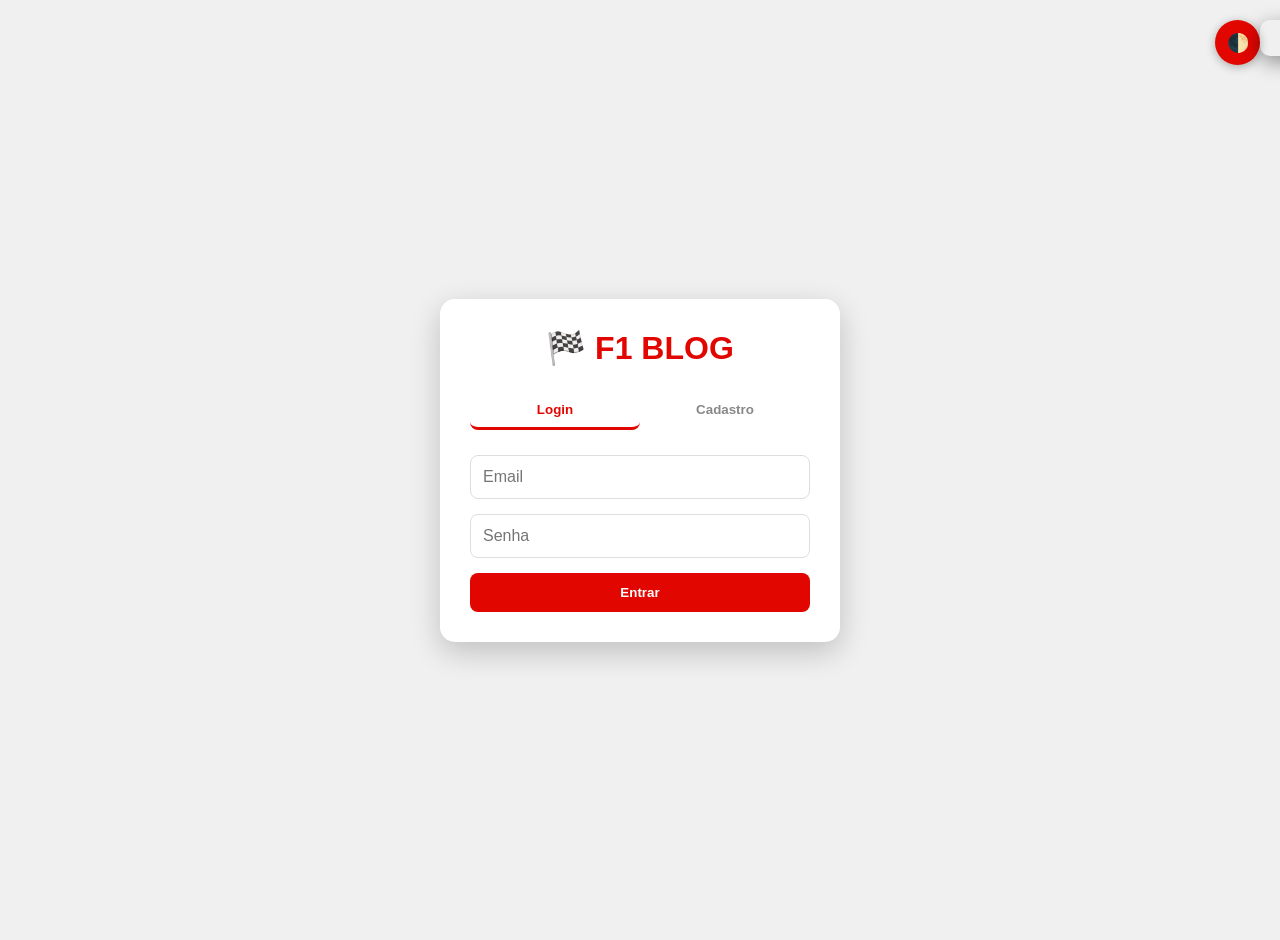
==== index.html @ 6fce4739 "blog f1 1.4" ====
<!DOCTYPE html>
<html lang="pt-br">
<head>
    <meta charset="UTF-8">
    <meta name="viewport" content="width=device-width, initial-scale=1.0">
    <title>F1 Blog - Notícias, Calendário, Pilotos e Equipes</title>
    <link rel="stylesheet" href="style.css">
</head>
<body>
    <button id="modo-toggle">🌓</button>

    <!-- Tela de Login/Cadastro -->
    <div id="auth-screen">
        <div class="auth-container">
            <h1>🏁 F1 BLOG</h1>
            <div class="tabs">
                <button id="tab-login" class="active">Login</button>
                <button id="tab-register">Cadastro</button>
            </div>
            
            <div id="login-form">
                <input type="email" id="email" placeholder="Email" required>
                <input type="password" id="password" placeholder="Senha" required>
                <button id="btn-login">Entrar</button>
                <div id="login-msg"></div>
            </div>
            
            <div id="register-form" style="display:none">
                <input type="text" id="name" placeholder="Nome" required>
                <input type="email" id="reg-email" placeholder="Email" required>
                <input type="password" id="reg-password" placeholder="Senha (6+ caracteres)" required minlength="6">
                <button id="btn-register">Cadastrar</button>
                <div id="register-msg"></div>
            </div>
        </div>
    </div>

    <!-- Conteúdo Principal - TUDO EM UMA PÁGINA -->
    <div id="main-content" style="display:none">
        <header>
            <div class="header-top">
                <h1>🏁 F1 BLOG</h1>
                <div class="user-info">
                    <span id="user-display">Usuário</span>
                    <span id="role-badge"></span>
                    <button id="logout">Sair</button>
                </div>
            </div>
            <p>Notícias, calendário, pilotos e equipes da Fórmula 1 - Temporada 2025</p>
        </header>

        <!-- Botão Admin (apenas para admin) -->
        <button id="btn-admin" style="display:none">👑 Modo Admin</button>
        
        <!-- Painel Admin -->
        <div id="admin-panel" style="display:none">
            <div class="admin-tabs">
                <button class="admin-tab-btn active" data-tab="news">Notícias</button>
                <button class="admin-tab-btn" data-tab="races">Corridas</button>
                <button class="admin-tab-btn" data-tab="drivers">Pilotos</button>
                <button class="admin-tab-btn" data-tab="teams">Equipes</button>
                <button class="admin-tab-btn" data-tab="users">Usuários</button>
            </div>
            
            <!-- Notícias -->
            <div id="admin-news" class="admin-tab-content active">
                <h3>Adicionar Notícia</h3>
                <input type="text" id="news-title" placeholder="Título" required>
                <textarea id="news-content" placeholder="Conteúdo" rows="3" required></textarea>
                <button id="btn-publish">Publicar</button>
            </div>
            
            <!-- Corridas -->
            <div id="admin-races" class="admin-tab-content">
                <h3>Adicionar Corrida</h3>
                <input type="text" id="race-name" placeholder="Nome da corrida (ex: GP do Brasil)" required>
                <input type="text" id="race-circuit" placeholder="Circuito (ex: Interlagos)" required>
                <input type="date" id="race-date" required>
                <input type="text" id="race-country" placeholder="País (ex: 🇧🇷 Brasil)" required>
                <button id="btn-add-race">Adicionar Corrida</button>
            </div>
            
            <!-- Pilotos -->
            <div id="admin-drivers" class="admin-tab-content">
                <h3>Adicionar Piloto</h3>
                <input type="text" id="driver-name" placeholder="Nome completo" required>
                <input type="text" id="driver-number" placeholder="Número (ex: 1, 44, 16)" required>
                <input type="text" id="driver-country" placeholder="País (ex: 🇳🇱)" required>
                <input type="text" id="driver-team" placeholder="Equipe (ex: Red Bull Racing)" required>
                <textarea id="driver-bio" placeholder="Biografia curta" rows="2"></textarea>
                <button id="btn-add-driver">Adicionar Piloto</button>
            </div>
            
            <!-- Equipes -->
            <div id="admin-teams" class="admin-tab-content">
                <h3>Adicionar Equipe</h3>
                <input type="text" id="team-name" placeholder="Nome da equipe (ex: Red Bull Racing)" required>
                <input type="text" id="team-country" placeholder="País (ex: 🇦🇹)" required>
                <input type="text" id="team-base" placeholder="Base (ex: Milton Keynes, Reino Unido)" required>
                <textarea id="team-description" placeholder="Descrição curta" rows="2"></textarea>
                <button id="btn-add-team">Adicionar Equipe</button>
            </div>
            
            <!-- Usuários -->
            <div id="admin-users" class="admin-tab-content">
                <h3>👥 Gerenciar Usuários</h3>
                <div id="users-container"></div>
            </div>
        </div>

        <!-- DESTAQUE PRINCIPAL -->
        <section class="highlight-section">
            <div class="highlight">
                <h2>🏆 Max Verstappen é campeão mundial de F1 pela 5ª vez em 2025!</h2>
                <p>O holandês da Red Bull Racing dominou a temporada com 14 vitórias e quebrou o recorde de pontos em uma única temporada.</p>
                <span class="date">Publicado em: 05/12/2025</span>
            </div>
        </section>

        <!-- ÚLTIMAS NOTÍCIAS -->
        <section id="news-section">
            <h2>📰 Últimas Notícias</h2>
            <div id="news-list">
                <!-- Notícias serão adicionadas aqui -->
            </div>
        </section>

        <!-- PRÓXIMA CORRIDA -->
        <section id="next-race-section">
            <div class="next-race">
                <h3>🏁 Próxima Corrida: Grande Prêmio de Abu Dhabi</h3>
                <p>Yas Marina Circuit – 14 de dezembro de 2025 🇦🇪</p>
                <div class="countdown">Faltam 5 dias para a última corrida da temporada!</div>
            </div>
        </section>

        <!-- CALENDÁRIO -->
        <section id="calendar-section">
            <h2>📅 Calendário da Fórmula 1 - 2025</h2>
            <div id="calendar-list">
                <!-- Corridas serão adicionadas aqui -->
            </div>
        </section>

        <!-- PILOTOS -->
        <section id="drivers-section">
            <h2>🏎️ Principais Pilotos da Temporada 2025</h2>
            <div id="drivers-list" class="cards-grid">
                <!-- Pilotos serão adicionados aqui -->
            </div>
        </section>

        <!-- EQUIPES -->
        <section id="teams-section">
            <h2>🏁 Principais Equipes da Temporada 2025</h2>
            <div id="teams-list" class="cards-grid">
                <!-- Equipes serão adicionadas aqui -->
            </div>
        </section>

        <footer>
            <p>© 2025 F1Blog – Independente e apaixonado por Fórmula 1</p>
            <p>Este site não é afiliado à Formula One World Championship Limited.</p>
        </footer>
    </div>

    <div id="message"></div>
    <script src="script.js"></script>
</body>
</html>
---- style.css ----
* { 
    margin: 0; 
    padding: 0; 
    box-sizing: border-box; 
    font-family: 'Segoe UI', Tahoma, Geneva, Verdana, sans-serif; 
}

body {
    background: #f0f0f0;
    color: #333;
    transition: background 0.3s, color 0.3s;
    padding: 20px;
    max-width: 1200px;
    margin: 0 auto;
}

body.dark-mode {
    background: #121212;
    color: #e0e0e0;
}

/* Cores de texto para modo escuro - ELEMENTOS ESPECÍFICOS */
body.dark-mode h1,
body.dark-mode h2,
body.dark-mode h3,
body.dark-mode h4,
body.dark-mode h5,
body.dark-mode h6 {
    color: #ffffff;
}

body.dark-mode p,
body.dark-mode span,
body.dark-mode div,
body.dark-mode li,
body.dark-mode label {
    color: #e0e0e0;
}

body.dark-mode input,
body.dark-mode textarea,
body.dark-mode select {
    color: #ffffff;
}

body.dark-mode .highlight p,
body.dark-mode .next-race p,
body.dark-mode .countdown {
    color: #ffffff;
}

body.dark-mode footer p {
    color: #aaa;
}

#modo-toggle {
    position: fixed;
    top: 20px;
    right: 20px;
    background: #e10600;
    color: white;
    border: none;
    width: 45px;
    height: 45px;
    border-radius: 50%;
    font-size: 18px;
    cursor: pointer;
    z-index: 100;
    box-shadow: 0 2px 10px rgba(0,0,0,0.3);
}

/* Tela de autenticação */
#auth-screen {
    min-height: 100vh;
    display: flex;
    align-items: center;
    justify-content: center;
}

.auth-container {
    background: white;
    border-radius: 15px;
    padding: 30px;
    width: 100%;
    max-width: 400px;
    box-shadow: 0 10px 30px rgba(0,0,0,0.2);
}

body.dark-mode .auth-container {
    background: #1e1e1e;
}

.auth-container h1 {
    color: #e10600;
    text-align: center;
    margin-bottom: 25px;
}

.tabs {
    display: flex;
    margin-bottom: 25px;
}

.tabs button {
    flex: 1;
    padding: 10px;
    background: none;
    border: none;
    font-weight: bold;
    cursor: pointer;
    color: #888;
    border-bottom: 3px solid transparent;
}

body.dark-mode .tabs button {
    color: #aaa;
}

.tabs button.active {
    color: #e10600;
    border-bottom: 3px solid #e10600;
}

#login-form, #register-form {
    display: flex;
    flex-direction: column;
    gap: 15px;
}

#login-form input, #register-form input, textarea {
    padding: 12px;
    border: 1px solid #ddd;
    border-radius: 8px;
    font-size: 16px;
}

body.dark-mode #login-form input,
body.dark-mode #register-form input,
body.dark-mode textarea {
    background: #2a2a2a;
    color: white;
    border-color: #444;
}

button {
    background: #e10600;
    color: white;
    border: none;
    padding: 12px;
    border-radius: 8px;
    font-weight: bold;
    cursor: pointer;
    transition: background 0.3s;
}

button:hover {
    background: #c00500;
}

#login-msg, #register-msg {
    padding: 10px;
    border-radius: 8px;
    text-align: center;
    display: none;
}

#login-msg.error, #register-msg.error {
    background: #ffebee;
    color: #c62828;
    display: block;
}

body.dark-mode #login-msg.error,
body.dark-mode #register-msg.error {
    background: #442222;
    color: #ffcdd2;
}

#login-msg.success, #register-msg.success {
    background: #e8f5e9;
    color: #2e7d32;
    display: block;
}

body.dark-mode #login-msg.success,
body.dark-mode #register-msg.success {
    background: #224422;
    color: #c8e6c9;
}

/* Conteúdo principal */
header {
    text-align: center;
    margin: 30px 0;
}

.header-top {
    display: flex;
    justify-content: space-between;
    align-items: center;
    margin-bottom: 15px;
}

.user-info {
    display: flex;
    align-items: center;
    gap: 15px;
}

#role-badge {
    padding: 4px 10px;
    border-radius: 12px;
    font-size: 12px;
    font-weight: bold;
    text-transform: uppercase;
}

#role-badge.admin {
    background: #6f42c1;
    color: white;
}

#role-badge.user {
    background: #6c757d;
    color: white;
}

/* Botão admin */
#btn-admin {
    display: block;
    margin: 20px auto;
    background: #6f42c1;
}

/* Painel Admin */
#admin-panel {
    background: white;
    border-radius: 15px;
    padding: 25px;
    margin: 25px 0;
    box-shadow: 0 5px 15px rgba(0,0,0,0.1);
    border: 2px solid #e10600;
}

body.dark-mode #admin-panel {
    background: #1e1e1e;
}

.admin-tabs {
    display: flex;
    gap: 10px;
    margin-bottom: 20px;
    flex-wrap: wrap;
}

.admin-tab-btn {
    background: #f0f0f0;
    color: #333;
    border: none;
    padding: 8px 16px;
    border-radius: 8px;
    cursor: pointer;
}

body.dark-mode .admin-tab-btn {
    background: #2a2a2a;
    color: #e0e0e0;
}

.admin-tab-btn.active {
    background: #e10600;
    color: white;
}

.admin-tab-content {
    display: none;
}

.admin-tab-content.active {
    display: block;
}

.admin-tab-content h3 {
    margin-bottom: 15px;
    color: #e10600;
}

.admin-tab-content input,
.admin-tab-content textarea,
.admin-tab-content select {
    width: 100%;
    padding: 10px;
    margin-bottom: 10px;
    border: 1px solid #ddd;
    border-radius: 8px;
    font-size: 14px;
}

body.dark-mode .admin-tab-content input,
body.dark-mode .admin-tab-content textarea,
body.dark-mode .admin-tab-content select {
    background: #2a2a2a;
    color: white;
    border-color: #444;
}

/* Seções principais */
section {
    margin: 40px 0;
}

section h2 {
    color: #e10600;
    margin-bottom: 25px;
    padding-bottom: 10px;
    border-bottom: 3px solid #e10600;
    font-size: 28px;
}

/* Destaque principal */
.highlight-section {
    margin: 30px 0;
}

.highlight {
    background: linear-gradient(135deg, #e10600, #8b0000);
    color: white;
    padding: 35px;
    border-radius: 20px;
    box-shadow: 0 8px 25px rgba(0,0,0,0.3);
}

.highlight h2 {
    font-size: 32px;
    margin-bottom: 15px;
}

.highlight p {
    font-size: 18px;
    line-height: 1.6;
    opacity: 0.95;
    margin-bottom: 15px;
}

.date {
    display: block;
    margin-top: 15px;
    opacity: 0.9;
    font-size: 16px;
    font-weight: bold;
}

/* Notícias */
.news-item {
    background: white;
    border-radius: 15px;
    padding: 25px;
    margin: 25px 0;
    box-shadow: 0 5px 15px rgba(0,0,0,0.1);
    position: relative;
    border-left: 5px solid #e10600;
    transition: transform 0.3s;
}

.news-item:hover {
    transform: translateX(5px);
}

body.dark-mode .news-item {
    background: #1e1e1e;
}

body.dark-mode .news-item h3 {
    color: #ff6b6b;
}

.news-item h3 {
    color: #e10600;
    margin-bottom: 12px;
    font-size: 22px;
}

.news-item p {
    line-height: 1.7;
    margin: 12px 0;
    font-size: 16px;
}

body.dark-mode .news-item p {
    color: #e0e0e0;
}

.btn-delete {
    position: absolute;
    top: 20px;
    right: 20px;
    background: #dc3545;
    width: 40px;
    height: 40px;
    border-radius: 50%;
    display: flex;
    align-items: center;
    justify-content: center;
    font-weight: bold;
    font-size: 20px;
    padding: 0;
    cursor: pointer;
    box-shadow: 0 3px 8px rgba(220, 53, 69, 0.4);
}

.btn-delete:hover {
    background: #c82333;
    transform: scale(1.1);
}

/* Próxima corrida */
.next-race {
    background: linear-gradient(135deg, #1a1a1a, #0d0d0d);
    color: white;
    padding: 30px;
    border-radius: 20px;
    text-align: center;
    margin: 30px 0;
    box-shadow: 0 8px 25px rgba(0,0,0,0.4);
    border: 2px solid #6f42c1;
}

.next-race h3 {
    color: #6f42c1;
    font-size: 28px;
    margin-bottom: 15px;
}

.next-race p {
    font-size: 20px;
    margin-bottom: 15px;
    font-weight: bold;
}

.countdown {
    background: #e10600;
    color: white;
    padding: 15px 30px;
    border-radius: 30px;
    font-weight: bold;
    font-size: 18px;
    display: inline-block;
    margin-top: 10px;
    box-shadow: 0 4px 15px rgba(225, 6, 0, 0.5);
}

/* Calendário */
#calendar-list {
    display: grid;
    grid-template-columns: repeat(auto-fill, minmax(350px, 1fr));
    gap: 25px;
    margin-top: 20px;
}

.race-item {
    background: white;
    border-radius: 15px;
    padding: 25px;
    display: flex;
    gap: 25px;
    align-items: center;
    box-shadow: 0 5px 15px rgba(0,0,0,0.1);
    border-left: 6px solid #6f42c1;
    transition: transform 0.3s;
}

.race-item:hover {
    transform: translateY(-5px);
}

body.dark-mode .race-item {
    background: #1e1e1e;
}

body.dark-mode .race-item h3 {
    color: #9d7dd1;
}

body.dark-mode .race-item p {
    color: #e0e0e0;
}

.race-date {
    background: #6f42c1;
    color: white;
    padding: 20px;
    border-radius: 12px;
    font-weight: bold;
    min-width: 100px;
    text-align: center;
    font-size: 24px;
}

.race-info h3 {
    color: #e10600;
    margin-bottom: 8px;
    font-size: 22px;
}

.race-info p {
    font-size: 16px;
    color: #666;
}

body.dark-mode .race-info p {
    color: #aaa;
}

/* Cards (Pilotos e Equipes) */
.cards-grid {
    display: grid;
    grid-template-columns: repeat(auto-fill, minmax(320px, 1fr));
    gap: 25px;
    margin-top: 25px;
}

.card {
    background: white;
    border-radius: 15px;
    padding: 30px;
    box-shadow: 0 5px 15px rgba(0,0,0,0.1);
    border-left: 6px solid #e10600;
    transition: transform 0.3s;
}

.card:hover {
    transform: translateY(-8px);
    box-shadow: 0 8px 25px rgba(0,0,0,0.2);
}

body.dark-mode .card {
    background: #1e1e1e;
}

body.dark-mode .card h3 {
    color: #ff6b6b;
}

body.dark-mode .card p {
    color: #e0e0e0;
}

.card h3 {
    color: #e10600;
    margin-bottom: 15px;
    font-size: 24px;
}

.card p {
    line-height: 1.7;
    font-size: 16px;
}

/* Usuários */
.user-card {
    background: #f8f9fa;
    border-radius: 12px;
    padding: 20px;
    margin: 15px 0;
    display: flex;
    justify-content: space-between;
    align-items: center;
    border-left: 5px solid #6f42c1;
}

body.dark-mode .user-card {
    background: #2a2a2a;
}

body.dark-mode .user-card span {
    color: #e0e0e0;
}

.user-info span {
    display: block;
    font-size: 16px;
}

.user-info span:first-child {
    font-weight: bold;
    color: #e10600;
    margin-bottom: 5px;
}

body.dark-mode .user-info span:first-child {
    color: #ff6b6b;
}

.user-actions button {
    background: #dc3545;
    padding: 8px 16px;
    font-size: 14px;
    border-radius: 8px;
}

.user-actions button:disabled {
    background: #6c757d;
    cursor: not-allowed;
}

/* Footer */
footer {
    text-align: center;
    margin-top: 60px;
    padding: 30px;
    border-top: 3px solid #e10600;
    color: #777;
    font-size: 16px;
}

body.dark-mode footer {
    color: #aaa;
}

/* Mensagens */
#message {
    position: fixed;
    top: 20px;
    right: 80px;
    padding: 18px 30px;
    border-radius: 10px;
    color: white;
    font-weight: bold;
    font-size: 16px;
    z-index: 1000;
    transform: translateX(200%);
    transition: transform 0.3s;
    box-shadow: 0 6px 20px rgba(0,0,0,0.4);
}

#message.show {
    transform: translateX(0);
}

#message.success {
    background: linear-gradient(135deg, #28a745, #20c997);
}

#message.error {
    background: linear-gradient(135deg, #dc3545, #e83e8c);
}

/* Responsivo */
@media (max-width: 768px) {
    .header-top {
        flex-direction: column;
        gap: 15px;
    }
    
    .tabs button {
        padding: 8px;
        font-size: 14px;
    }
    
    .auth-container {
        padding: 20px;
    }
    
    .highlight {
        padding: 25px;
    }
    
    .highlight h2 {
        font-size: 26px;
    }
    
    .next-race {
        padding: 25px;
    }
    
    .next-race h3 {
        font-size: 24px;
    }
    
    .countdown {
        font-size: 16px;
        padding: 12px 25px;
    }
    
    #calendar-list {
        grid-template-columns: 1fr;
    }
    
    .race-item {
        flex-direction: column;
        text-align: center;
        padding: 20px;
    }
    
    .race-date {
        width: 100%;
        font-size: 22px;
        padding: 15px;
    }
    
    .cards-grid {
        grid-template-columns: 1fr;
    }
    
    .card {
        padding: 25px;
    }
    
    .btn-delete {
        position: static;
        margin-top: 15px;
        align-self: flex-end;
        width: 36px;
        height: 36px;
        font-size: 18px;
    }
    
    .admin-tabs {
        flex-direction: column;
    }
    
    .admin-tab-btn {
        width: 100%;
    }
    
    section h2 {
        font-size: 24px;
    }
    
    #modo-toggle {
        width: 40px;
        height: 40px;
        font-size: 16px;
    }
}
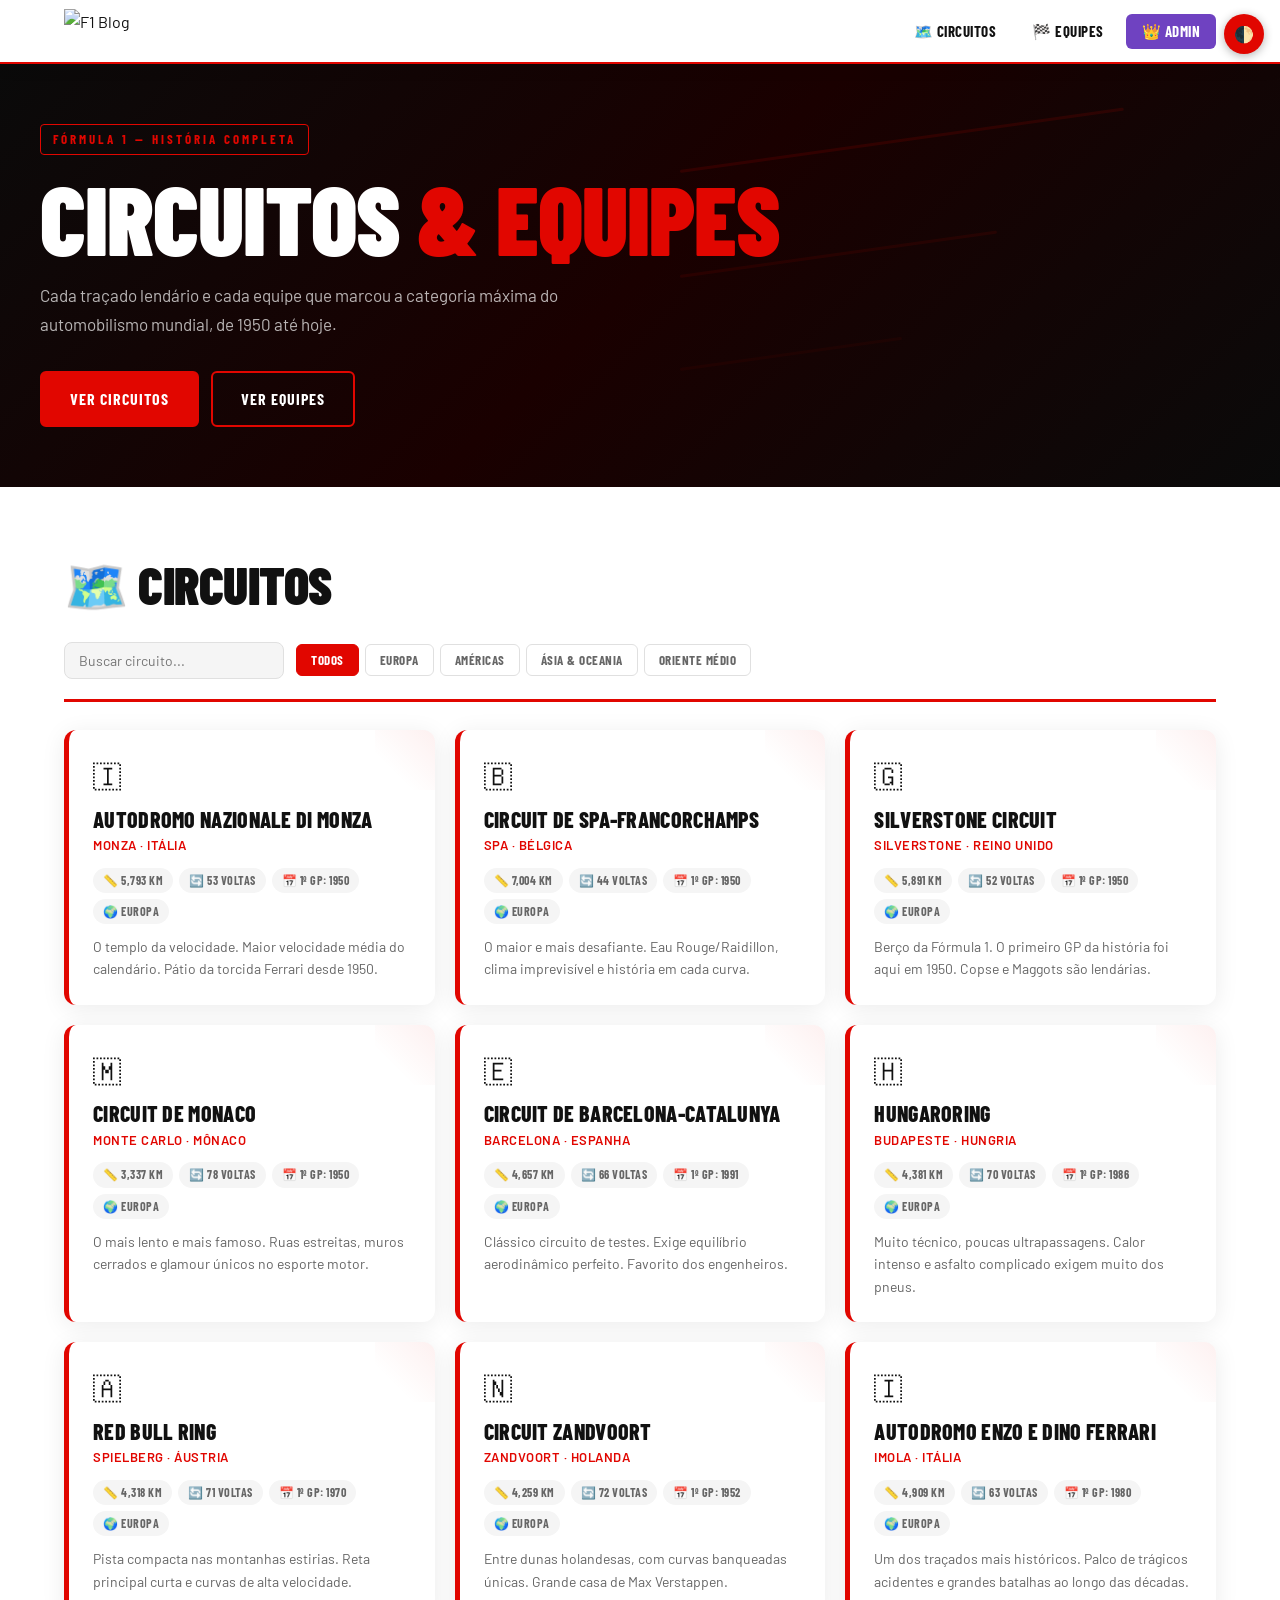
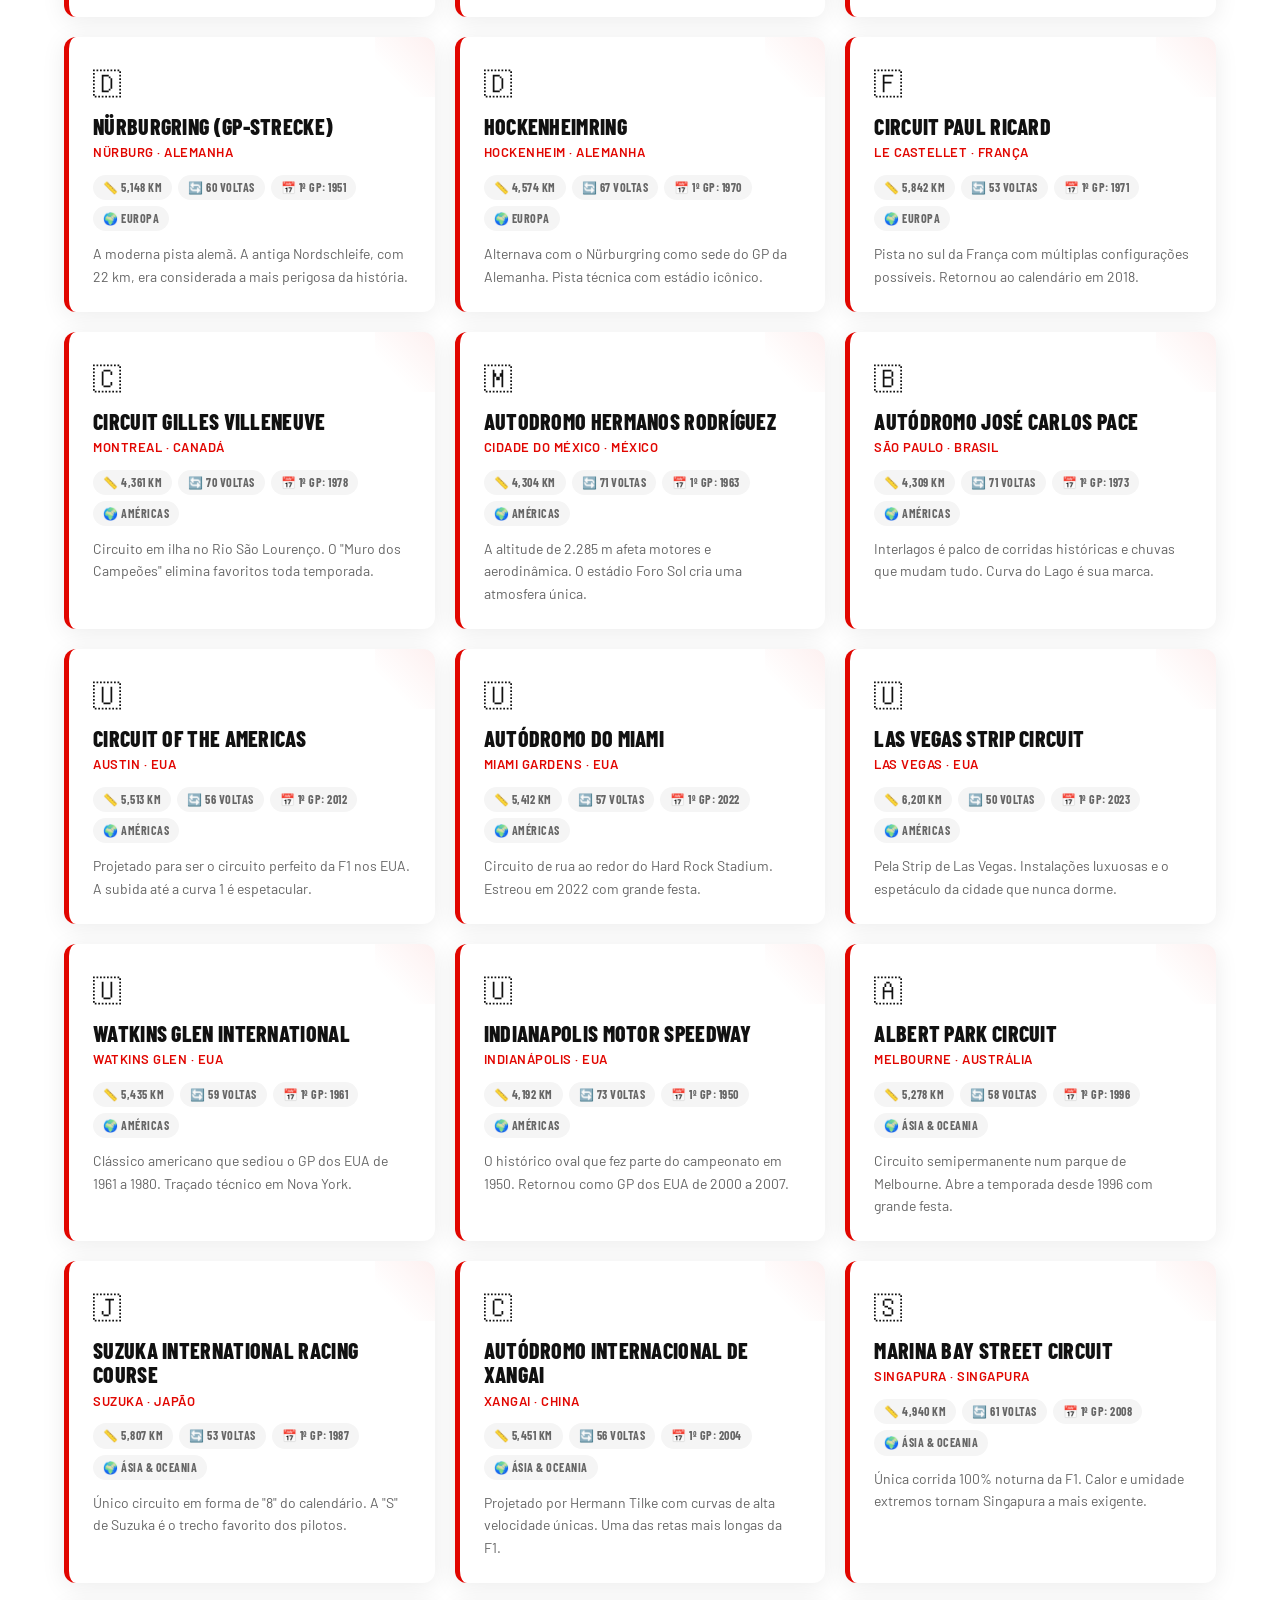
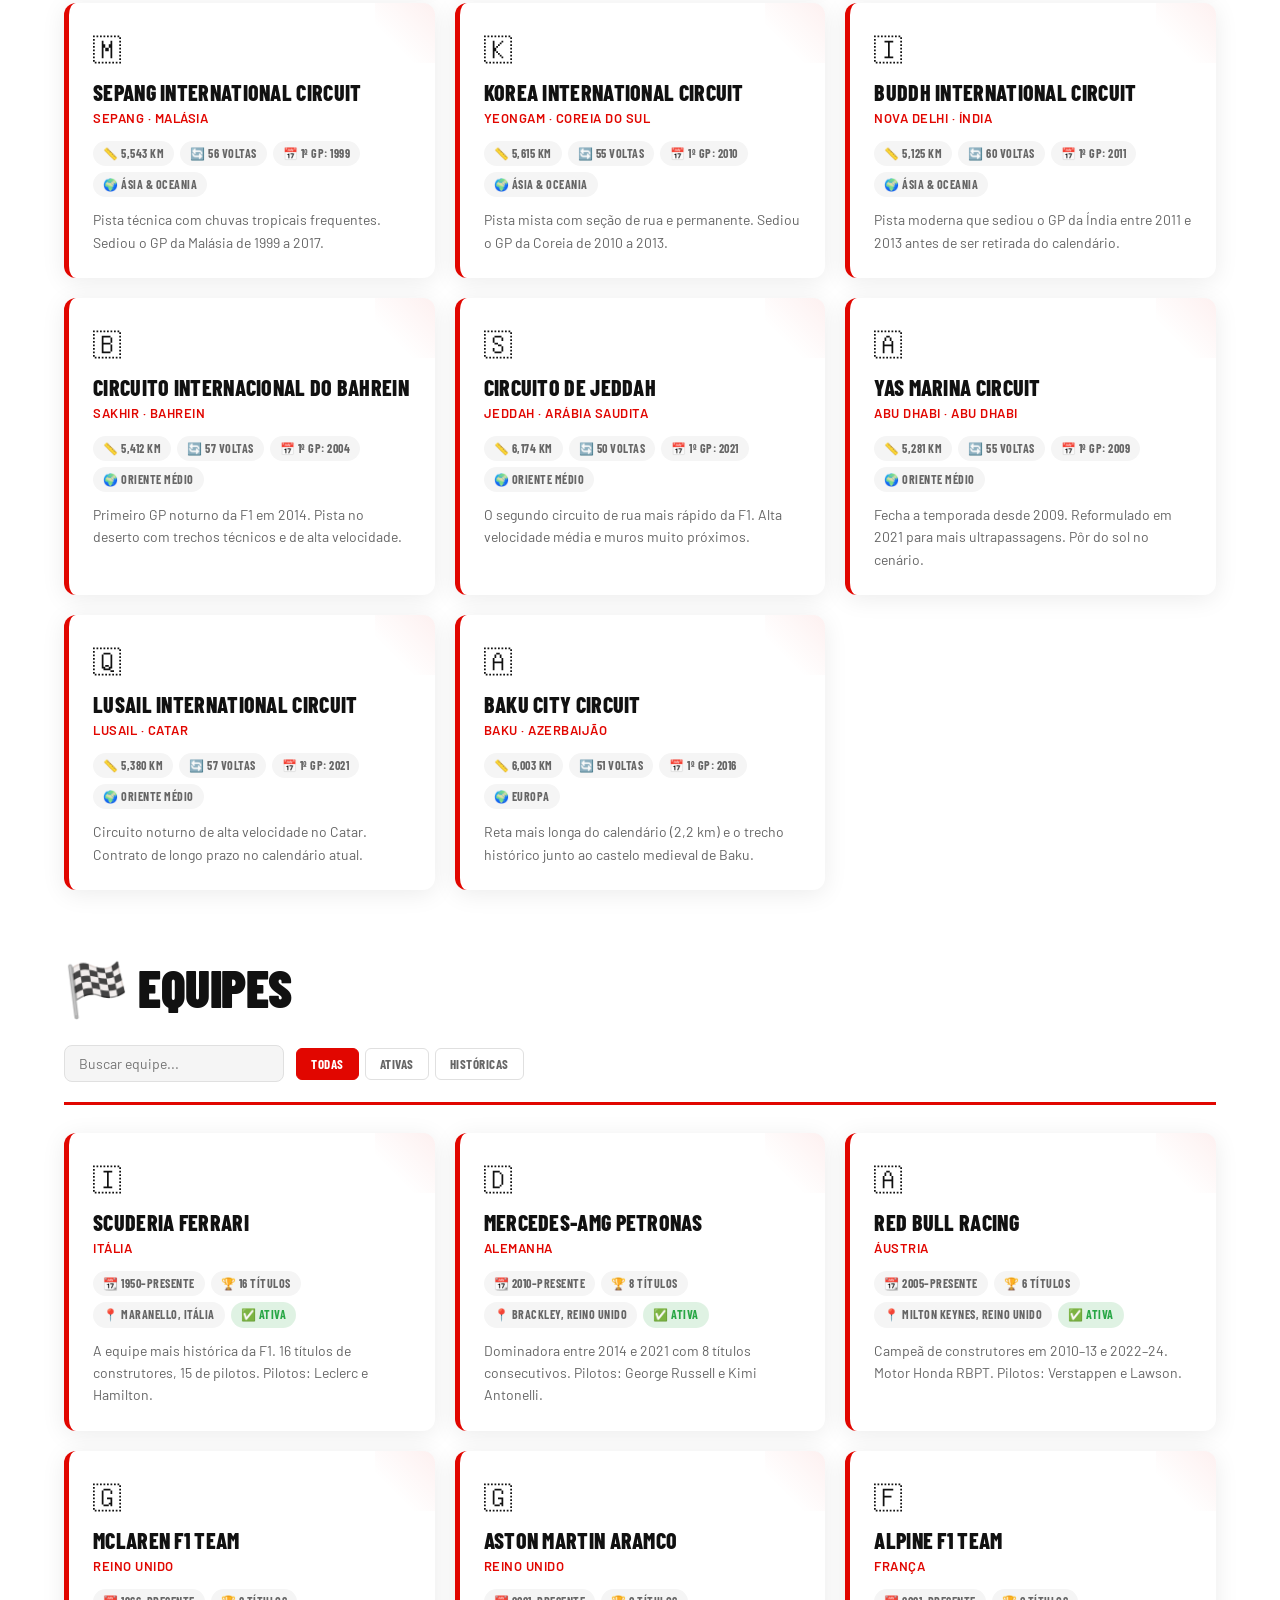
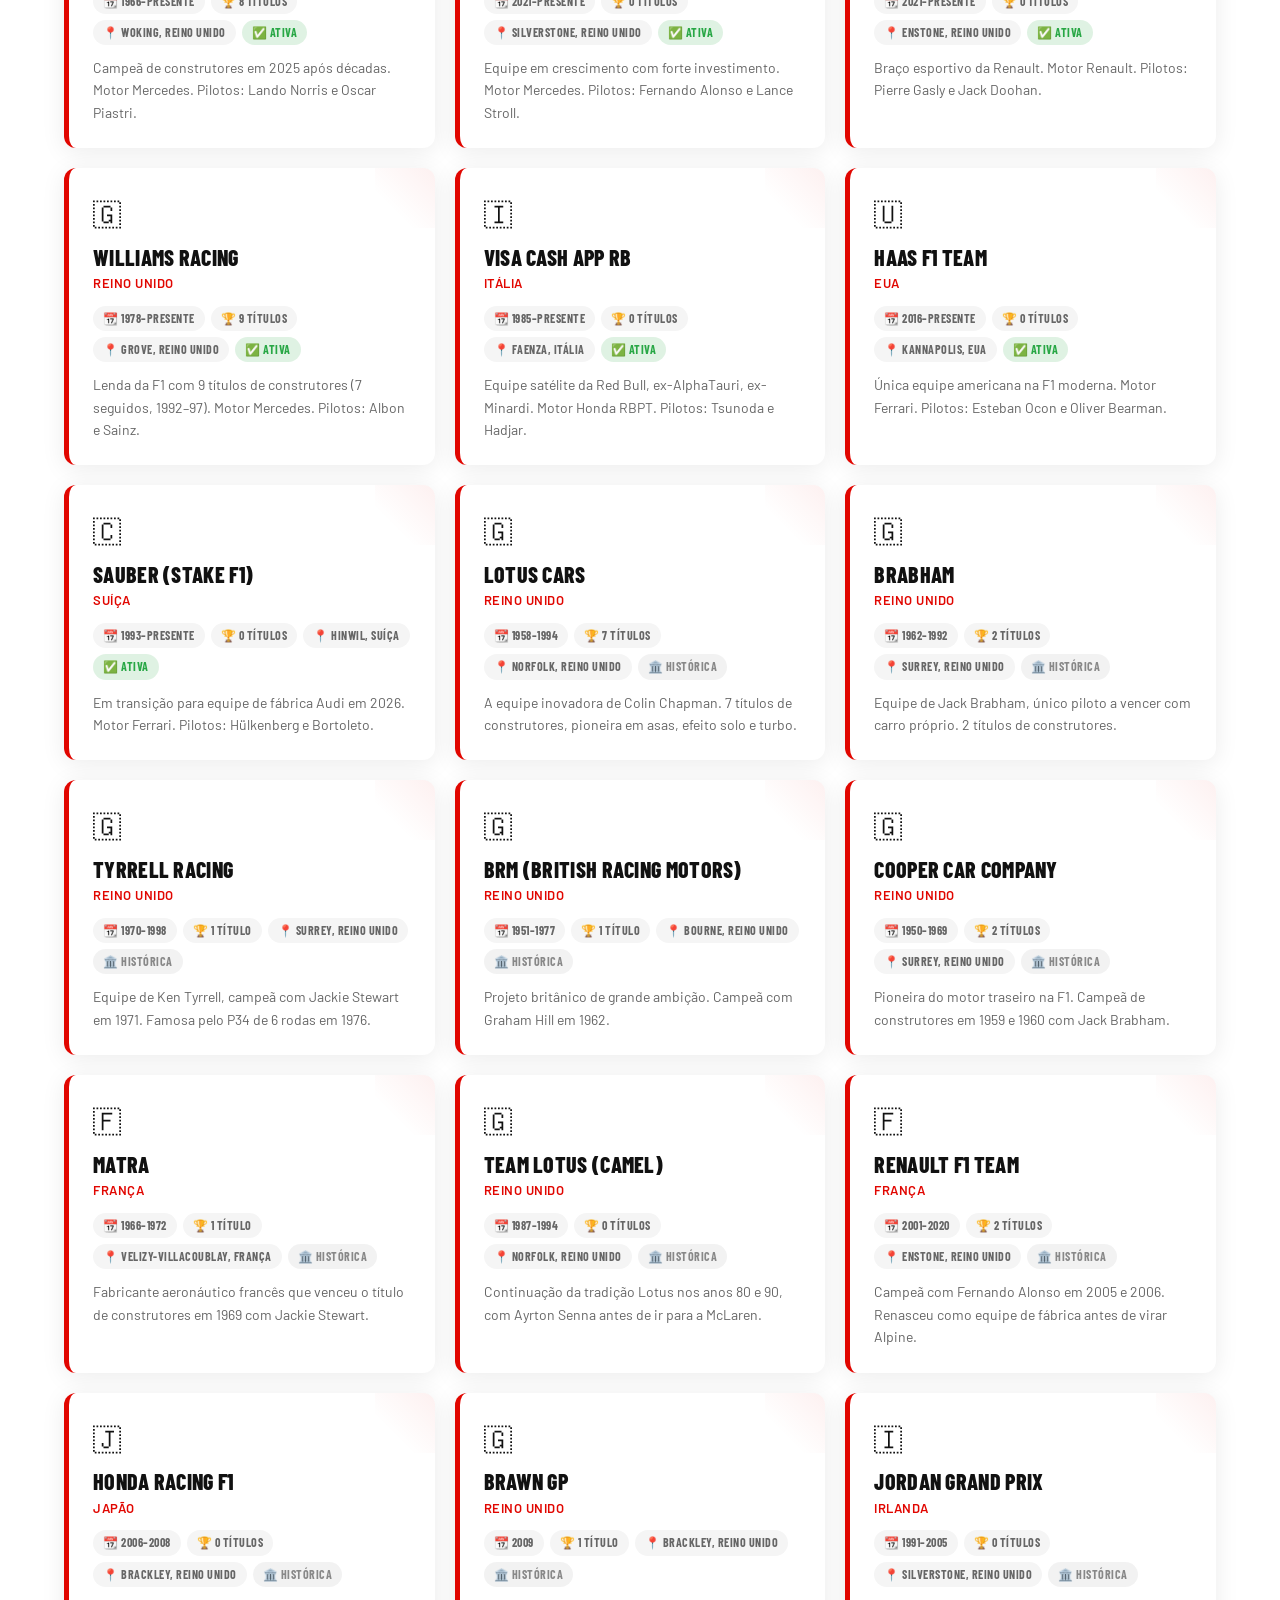
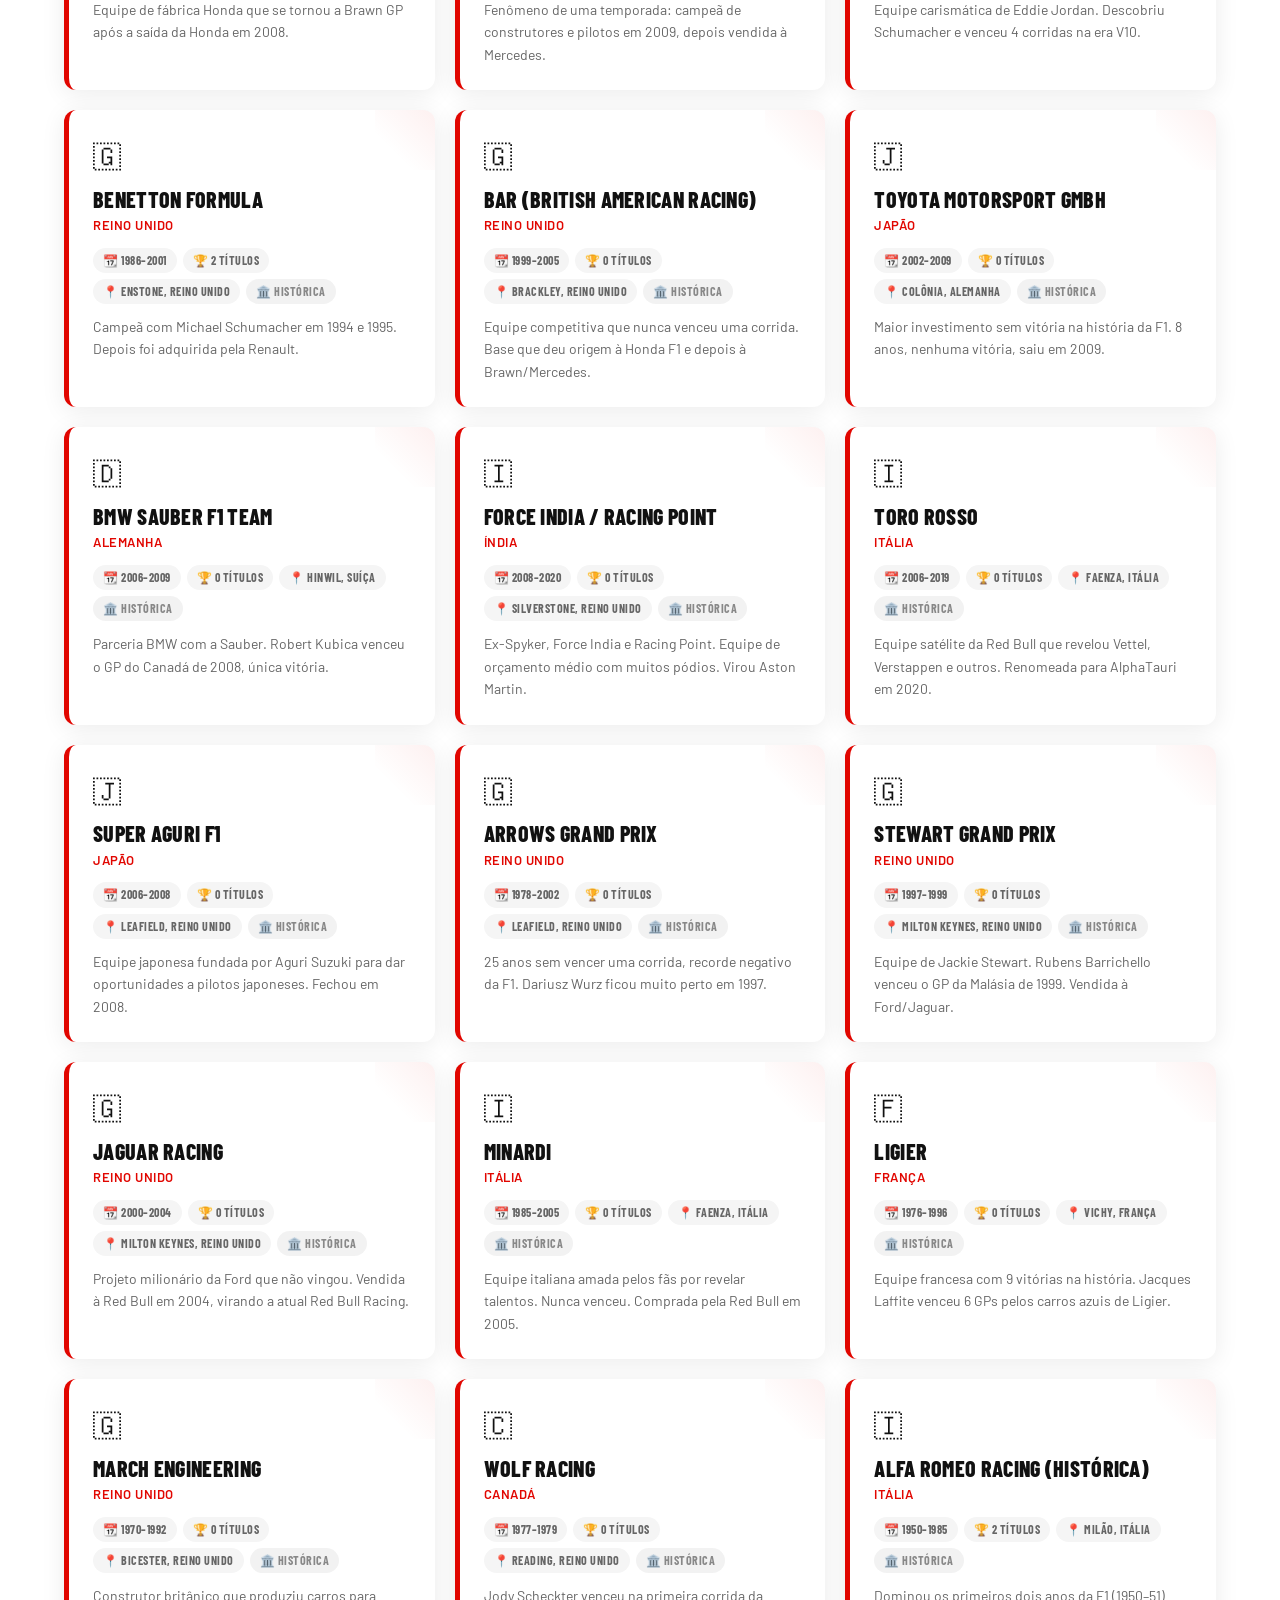
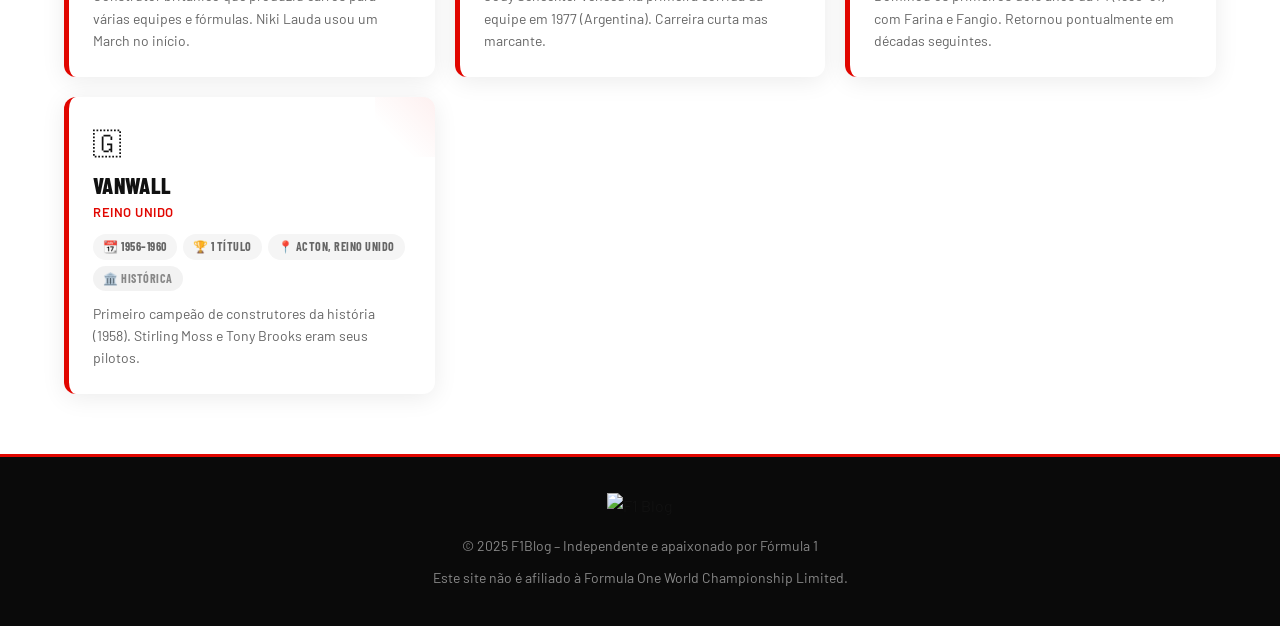
==== commit 6c243dbe: "f1 blog 4.1" ====
--- a/index.html
+++ b/index.html
@@ -3,166 +3,187 @@
 <head>
     <meta charset="UTF-8">
     <meta name="viewport" content="width=device-width, initial-scale=1.0">
-    <title>F1 Blog - Notícias, Calendário, Pilotos e Equipes</title>
+    <title>F1 Blog – Circuitos & Equipes</title>
+    <link rel="preconnect" href="https://fonts.googleapis.com">
+    <link href="https://fonts.googleapis.com/css2?family=Barlow+Condensed:wght@400;600;700;900&family=Barlow:wght@300;400;500&display=swap" rel="stylesheet">
     <link rel="stylesheet" href="style.css">
 </head>
 <body>
-    <button id="modo-toggle">🌓</button>
 
-    <!-- Tela de Login/Cadastro -->
-    <div id="auth-screen">
-        <div class="auth-container">
-            <h1>🏁 F1 BLOG</h1>
-            <div class="tabs">
-                <button id="tab-login" class="active">Login</button>
-                <button id="tab-register">Cadastro</button>
+    <button id="modo-toggle" title="Alternar tema">🌓</button>
+
+    <!-- Menu Hambúrguer -->
+    <button id="hamburger-menu" class="hamburger"><span></span><span></span><span></span></button>
+    <nav id="mobile-menu" class="mobile-menu">
+        <div class="mobile-menu-header">
+            <img id="mobile-logo" src="logo3_0.svg" alt="F1 Blog" height="36">
+            <button id="close-menu" class="close-btn">×</button>
+        </div>
+        <div class="mobile-menu-content">
+            <a href="#circuits-section" class="menu-link">🗺️ Circuitos</a>
+            <a href="#teams-section"    class="menu-link">🏁 Equipes</a>
+            <div class="menu-divider"></div>
+            <button id="mobile-admin-btn" class="menu-admin-btn">👑 Admin</button>
+        </div>
+    </nav>
+    <div id="menu-overlay" class="menu-overlay"></div>
+
+    <!-- Cabeçalho -->
+    <header id="site-header">
+        <div class="header-inner">
+            <a href="#" class="header-logo">
+                <img id="main-logo" src="logo3_0.svg" alt="F1 Blog" height="44">
+            </a>
+            <nav class="header-nav">
+                <a href="#circuits-section">🗺️ Circuitos</a>
+                <a href="#teams-section">🏁 Equipes</a>
+                <button id="btn-admin-header" class="btn-admin-nav">👑 Admin</button>
+            </nav>
+        </div>
+    </header>
+
+    <!-- Hero -->
+    <section class="hero">
+        <div class="hero-inner">
+            <div class="hero-tag">Fórmula 1 — História Completa</div>
+            <h1 class="hero-title">Circuitos <span>&amp; Equipes</span></h1>
+            <p class="hero-sub">Cada traçado lendário e cada equipe que marcou a categoria máxima do automobilismo mundial, de 1950 até hoje.</p>
+            <div class="hero-actions">
+                <a href="#circuits-section" class="btn-hero">Ver Circuitos</a>
+                <a href="#teams-section"    class="btn-hero btn-hero-outline">Ver Equipes</a>
             </div>
-            
-            <div id="login-form">
-                <input type="email" id="email" placeholder="Email" required>
-                <input type="password" id="password" placeholder="Senha" required>
-                <button id="btn-login">Entrar</button>
-                <div id="login-msg"></div>
-            </div>
-            
-            <div id="register-form" style="display:none">
-                <input type="text" id="name" placeholder="Nome" required>
-                <input type="email" id="reg-email" placeholder="Email" required>
-                <input type="password" id="reg-password" placeholder="Senha (6+ caracteres)" required minlength="6">
-                <button id="btn-register">Cadastrar</button>
-                <div id="register-msg"></div>
+        </div>
+        <div class="hero-deco">
+            <div class="deco-line dl1"></div>
+            <div class="deco-line dl2"></div>
+            <div class="deco-line dl3"></div>
+        </div>
+    </section>
+
+    <!-- Modal Login Admin -->
+    <div id="admin-login-modal" class="modal-overlay" style="display:none">
+        <div class="modal-box">
+            <button class="modal-close" id="close-admin-modal">×</button>
+            <h2>👑 Acesso Admin</h2>
+            <p class="modal-sub">Gerencie circuitos e equipes do blog.</p>
+            <input type="email"    id="admin-email"    placeholder="Email">
+            <input type="password" id="admin-password" placeholder="Senha">
+            <button id="btn-admin-login">Entrar</button>
+            <div id="admin-login-msg" class="form-msg"></div>
+            <div class="modal-footer-link">
+                Primeiro acesso? <button id="show-register" class="link-btn">Criar conta admin</button>
             </div>
         </div>
     </div>
 
-    <!-- Conteúdo Principal - TUDO EM UMA PÁGINA -->
-    <div id="main-content" style="display:none">
-        <header>
-            <div class="header-top">
-                <h1>🏁 F1 BLOG</h1>
-                <div class="user-info">
-                    <span id="user-display">Usuário</span>
-                    <span id="role-badge"></span>
-                    <button id="logout">Sair</button>
+    <!-- Modal Cadastro -->
+    <div id="register-modal" class="modal-overlay" style="display:none">
+        <div class="modal-box">
+            <button class="modal-close" id="close-register-modal">×</button>
+            <h2>📝 Criar Admin</h2>
+            <p class="modal-sub">Crie a conta de administrador.</p>
+            <input type="text"     id="reg-name"     placeholder="Nome">
+            <input type="email"    id="reg-email"    placeholder="Email">
+            <input type="password" id="reg-password" placeholder="Senha (6+ caracteres)" minlength="6">
+            <button id="btn-register">Cadastrar</button>
+            <div id="register-msg" class="form-msg"></div>
+        </div>
+    </div>
+
+    <!-- Painel Admin -->
+    <div id="admin-panel" style="display:none">
+        <div class="admin-bar">
+            <span class="admin-bar-title">👑 Modo Admin</span>
+            <div class="admin-bar-tabs">
+                <button class="admin-tab-btn active" data-tab="circuits">Circuitos</button>
+                <button class="admin-tab-btn"        data-tab="teams">Equipes</button>
+                <button class="admin-tab-btn"        data-tab="users">Usuários</button>
+            </div>
+            <button id="btn-logout-admin" class="btn-logout-admin">Sair</button>
+        </div>
+
+        <div class="admin-body">
+            <!-- Tab Circuitos -->
+            <div id="admin-circuits" class="admin-tab-content active">
+                <h3>Adicionar Circuito</h3>
+                <div class="admin-fields">
+                    <input type="text" id="circuit-name"    placeholder="Nome do circuito *" required>
+                    <input type="text" id="circuit-country" placeholder="País + emoji (ex: 🇧🇷 Brasil) *" required>
+                    <input type="text" id="circuit-city"    placeholder="Cidade *" required>
+                    <input type="text" id="circuit-length"  placeholder="Extensão (ex: 5,278 km)">
+                    <input type="text" id="circuit-laps"    placeholder="Nº de voltas (ex: 58)">
+                    <input type="text" id="circuit-year"    placeholder="Primeiro GP (ex: 1950)">
+                    <input type="text" id="circuit-region"  placeholder="Região (Europa / Américas / Ásia & Oceania / Oriente Médio)">
+                    <textarea id="circuit-desc" placeholder="Descrição" rows="2"></textarea>
                 </div>
+                <button id="btn-add-circuit">Adicionar Circuito</button>
             </div>
-            <p>Notícias, calendário, pilotos e equipes da Fórmula 1 - Temporada 2025</p>
-        </header>
 
-        <!-- Botão Admin (apenas para admin) -->
-        <button id="btn-admin" style="display:none">👑 Modo Admin</button>
-        
-        <!-- Painel Admin -->
-        <div id="admin-panel" style="display:none">
-            <div class="admin-tabs">
-                <button class="admin-tab-btn active" data-tab="news">Notícias</button>
-                <button class="admin-tab-btn" data-tab="races">Corridas</button>
-                <button class="admin-tab-btn" data-tab="drivers">Pilotos</button>
-                <button class="admin-tab-btn" data-tab="teams">Equipes</button>
-                <button class="admin-tab-btn" data-tab="users">Usuários</button>
-            </div>
-            
-            <!-- Notícias -->
-            <div id="admin-news" class="admin-tab-content active">
-                <h3>Adicionar Notícia</h3>
-                <input type="text" id="news-title" placeholder="Título" required>
-                <textarea id="news-content" placeholder="Conteúdo" rows="3" required></textarea>
-                <button id="btn-publish">Publicar</button>
-            </div>
-            
-            <!-- Corridas -->
-            <div id="admin-races" class="admin-tab-content">
-                <h3>Adicionar Corrida</h3>
-                <input type="text" id="race-name" placeholder="Nome da corrida (ex: GP do Brasil)" required>
-                <input type="text" id="race-circuit" placeholder="Circuito (ex: Interlagos)" required>
-                <input type="date" id="race-date" required>
-                <input type="text" id="race-country" placeholder="País (ex: 🇧🇷 Brasil)" required>
-                <button id="btn-add-race">Adicionar Corrida</button>
-            </div>
-            
-            <!-- Pilotos -->
-            <div id="admin-drivers" class="admin-tab-content">
-                <h3>Adicionar Piloto</h3>
-                <input type="text" id="driver-name" placeholder="Nome completo" required>
-                <input type="text" id="driver-number" placeholder="Número (ex: 1, 44, 16)" required>
-                <input type="text" id="driver-country" placeholder="País (ex: 🇳🇱)" required>
-                <input type="text" id="driver-team" placeholder="Equipe (ex: Red Bull Racing)" required>
-                <textarea id="driver-bio" placeholder="Biografia curta" rows="2"></textarea>
-                <button id="btn-add-driver">Adicionar Piloto</button>
-            </div>
-            
-            <!-- Equipes -->
+            <!-- Tab Equipes -->
             <div id="admin-teams" class="admin-tab-content">
                 <h3>Adicionar Equipe</h3>
-                <input type="text" id="team-name" placeholder="Nome da equipe (ex: Red Bull Racing)" required>
-                <input type="text" id="team-country" placeholder="País (ex: 🇦🇹)" required>
-                <input type="text" id="team-base" placeholder="Base (ex: Milton Keynes, Reino Unido)" required>
-                <textarea id="team-description" placeholder="Descrição curta" rows="2"></textarea>
+                <div class="admin-fields">
+                    <input type="text" id="team-name"   placeholder="Nome da equipe *" required>
+                    <input type="text" id="team-country" placeholder="País + emoji (ex: 🇮🇹) *" required>
+                    <input type="text" id="team-base"   placeholder="Base (ex: Maranello, Itália)">
+                    <input type="text" id="team-years"  placeholder="Anos ativos (ex: 1950–presente)">
+                    <input type="text" id="team-titles" placeholder="Títulos de construtores (ex: 16)">
+                    <input type="text" id="team-status" placeholder="Status (ativa / histórica)">
+                    <textarea id="team-desc" placeholder="Descrição" rows="2"></textarea>
+                </div>
                 <button id="btn-add-team">Adicionar Equipe</button>
             </div>
-            
-            <!-- Usuários -->
+
+            <!-- Tab Usuários -->
             <div id="admin-users" class="admin-tab-content">
-                <h3>👥 Gerenciar Usuários</h3>
+                <h3>👥 Usuários</h3>
                 <div id="users-container"></div>
             </div>
         </div>
+    </div>
 
-        <!-- DESTAQUE PRINCIPAL -->
-        <section class="highlight-section">
-            <div class="highlight">
-                <h2>🏆 Max Verstappen é campeão mundial de F1 pela 5ª vez em 2025!</h2>
-                <p>O holandês da Red Bull Racing dominou a temporada com 14 vitórias e quebrou o recorde de pontos em uma única temporada.</p>
-                <span class="date">Publicado em: 05/12/2025</span>
+    <!-- Conteúdo Principal -->
+    <main>
+        <section id="circuits-section" class="content-section">
+            <div class="section-header">
+                <h2>🗺️ Circuitos</h2>
+                <div class="section-controls">
+                    <input type="text" id="circuit-search" class="search-input" placeholder="Buscar circuito...">
+                    <div class="filter-tabs">
+                        <button class="filter-btn active" data-filter="all">Todos</button>
+                        <button class="filter-btn" data-filter="Europa">Europa</button>
+                        <button class="filter-btn" data-filter="Américas">Américas</button>
+                        <button class="filter-btn" data-filter="Ásia & Oceania">Ásia &amp; Oceania</button>
+                        <button class="filter-btn" data-filter="Oriente Médio">Oriente Médio</button>
+                    </div>
+                </div>
             </div>
+            <div id="circuits-list" class="cards-grid"></div>
         </section>
 
-        <!-- ÚLTIMAS NOTÍCIAS -->
-        <section id="news-section">
-            <h2>📰 Últimas Notícias</h2>
-            <div id="news-list">
-                <!-- Notícias serão adicionadas aqui -->
+        <section id="teams-section" class="content-section">
+            <div class="section-header">
+                <h2>🏁 Equipes</h2>
+                <div class="section-controls">
+                    <input type="text" id="team-search" class="search-input" placeholder="Buscar equipe...">
+                    <div class="filter-tabs">
+                        <button class="filter-btn active" data-filter="all">Todas</button>
+                        <button class="filter-btn" data-filter="ativa">Ativas</button>
+                        <button class="filter-btn" data-filter="historica">Históricas</button>
+                    </div>
+                </div>
             </div>
+            <div id="teams-list" class="cards-grid"></div>
         </section>
+    </main>
 
-        <!-- PRÓXIMA CORRIDA -->
-        <section id="next-race-section">
-            <div class="next-race">
-                <h3>🏁 Próxima Corrida: Grande Prêmio de Abu Dhabi</h3>
-                <p>Yas Marina Circuit – 14 de dezembro de 2025 🇦🇪</p>
-                <div class="countdown">Faltam 5 dias para a última corrida da temporada!</div>
-            </div>
-        </section>
-
-        <!-- CALENDÁRIO -->
-        <section id="calendar-section">
-            <h2>📅 Calendário da Fórmula 1 - 2025</h2>
-            <div id="calendar-list">
-                <!-- Corridas serão adicionadas aqui -->
-            </div>
-        </section>
-
-        <!-- PILOTOS -->
-        <section id="drivers-section">
-            <h2>🏎️ Principais Pilotos da Temporada 2025</h2>
-            <div id="drivers-list" class="cards-grid">
-                <!-- Pilotos serão adicionados aqui -->
-            </div>
-        </section>
-
-        <!-- EQUIPES -->
-        <section id="teams-section">
-            <h2>🏁 Principais Equipes da Temporada 2025</h2>
-            <div id="teams-list" class="cards-grid">
-                <!-- Equipes serão adicionadas aqui -->
-            </div>
-        </section>
-
-        <footer>
+    <footer>
+        <div class="footer-inner">
+            <img id="footer-logo" src="logo3_0.svg" alt="F1 Blog" height="32">
             <p>© 2025 F1Blog – Independente e apaixonado por Fórmula 1</p>
-            <p>Este site não é afiliado à Formula One World Championship Limited.</p>
-        </footer>
-    </div>
+            <p class="footer-disclaimer">Este site não é afiliado à Formula One World Championship Limited.</p>
+        </div>
+    </footer>
 
     <div id="message"></div>
     <script src="script.js"></script>
--- a/style.css
+++ b/style.css
@@ -1,735 +1,828 @@
-* { 
-    margin: 0; 
-    padding: 0; 
-    box-sizing: border-box; 
-    font-family: 'Segoe UI', Tahoma, Geneva, Verdana, sans-serif; 
-}
+/* ============================================
+   F1 BLOG — style.css
+   Tema: Racing editorial — Barlow Condensed
+============================================ */
+
+/* ============================================
+   VARIÁVEIS & RESET
+============================================ */
+:root {
+    --red:        #e10600;
+    --red-dark:   #a00400;
+    --black:      #0a0a0a;
+    --white:      #ffffff;
+    --gray-100:   #f5f5f5;
+    --gray-200:   #e8e8e8;
+    --gray-400:   #999;
+    --gray-600:   #555;
+    --gray-800:   #222;
+    --surface:    #ffffff;
+    --surface-2:  #f5f5f5;
+    --text:       #111111;
+    --text-muted: #666666;
+    --border:     #e0e0e0;
+    --header-h:   64px;
+    --radius:     12px;
+    --shadow:     0 4px 24px rgba(0,0,0,0.08);
+    --shadow-lg:  0 8px 40px rgba(0,0,0,0.14);
+    --font-head:  'Barlow Condensed', sans-serif;
+    --font-body:  'Barlow', sans-serif;
+}
+
+body.dark-mode {
+    --surface:    #141414;
+    --surface-2:  #1e1e1e;
+    --text:       #f0f0f0;
+    --text-muted: #999;
+    --border:     #2a2a2a;
+    --shadow:     0 4px 24px rgba(0,0,0,0.4);
+    --shadow-lg:  0 8px 40px rgba(0,0,0,0.6);
+    --gray-100:   #1e1e1e;
+    --gray-200:   #2a2a2a;
+}
+
+*, *::before, *::after { margin: 0; padding: 0; box-sizing: border-box; }
+
+html { scroll-behavior: smooth; }
 
 body {
-    background: #f0f0f0;
-    color: #333;
+    background: var(--surface);
+    color: var(--text);
+    font-family: var(--font-body);
+    font-size: 16px;
+    line-height: 1.6;
     transition: background 0.3s, color 0.3s;
-    padding: 20px;
-    max-width: 1200px;
-    margin: 0 auto;
-}
-
-body.dark-mode {
-    background: #121212;
-    color: #e0e0e0;
-}
-
-/* Cores de texto para modo escuro - ELEMENTOS ESPECÍFICOS */
-body.dark-mode h1,
-body.dark-mode h2,
-body.dark-mode h3,
-body.dark-mode h4,
-body.dark-mode h5,
-body.dark-mode h6 {
-    color: #ffffff;
-}
-
-body.dark-mode p,
-body.dark-mode span,
-body.dark-mode div,
-body.dark-mode li,
-body.dark-mode label {
-    color: #e0e0e0;
-}
-
-body.dark-mode input,
-body.dark-mode textarea,
-body.dark-mode select {
-    color: #ffffff;
-}
-
-body.dark-mode .highlight p,
-body.dark-mode .next-race p,
-body.dark-mode .countdown {
-    color: #ffffff;
-}
-
-body.dark-mode footer p {
-    color: #aaa;
-}
-
+}
+
+img { display: block; max-width: 100%; }
+a   { color: inherit; text-decoration: none; }
+button { cursor: pointer; font-family: var(--font-body); }
+
+/* ============================================
+   BOTÃO MODO ESCURO
+============================================ */
 #modo-toggle {
     position: fixed;
-    top: 20px;
-    right: 20px;
-    background: #e10600;
+    top: 14px;
+    right: 16px;
+    z-index: 2000;
+    background: var(--red);
     color: white;
     border: none;
-    width: 45px;
-    height: 45px;
-    border-radius: 50%;
-    font-size: 18px;
-    cursor: pointer;
-    z-index: 100;
-    box-shadow: 0 2px 10px rgba(0,0,0,0.3);
-}
-
-/* Tela de autenticação */
-#auth-screen {
-    min-height: 100vh;
-    display: flex;
-    align-items: center;
-    justify-content: center;
-}
-
-.auth-container {
-    background: white;
-    border-radius: 15px;
-    padding: 30px;
-    width: 100%;
-    max-width: 400px;
-    box-shadow: 0 10px 30px rgba(0,0,0,0.2);
-}
-
-body.dark-mode .auth-container {
-    background: #1e1e1e;
-}
-
-.auth-container h1 {
-    color: #e10600;
-    text-align: center;
-    margin-bottom: 25px;
-}
-
-.tabs {
-    display: flex;
-    margin-bottom: 25px;
-}
-
-.tabs button {
-    flex: 1;
-    padding: 10px;
-    background: none;
-    border: none;
-    font-weight: bold;
-    cursor: pointer;
-    color: #888;
-    border-bottom: 3px solid transparent;
-}
-
-body.dark-mode .tabs button {
-    color: #aaa;
-}
-
-.tabs button.active {
-    color: #e10600;
-    border-bottom: 3px solid #e10600;
-}
-
-#login-form, #register-form {
-    display: flex;
-    flex-direction: column;
-    gap: 15px;
-}
-
-#login-form input, #register-form input, textarea {
-    padding: 12px;
-    border: 1px solid #ddd;
-    border-radius: 8px;
-    font-size: 16px;
-}
-
-body.dark-mode #login-form input,
-body.dark-mode #register-form input,
-body.dark-mode textarea {
-    background: #2a2a2a;
-    color: white;
-    border-color: #444;
-}
-
-button {
-    background: #e10600;
-    color: white;
-    border: none;
-    padding: 12px;
-    border-radius: 8px;
-    font-weight: bold;
-    cursor: pointer;
-    transition: background 0.3s;
-}
-
-button:hover {
-    background: #c00500;
-}
-
-#login-msg, #register-msg {
-    padding: 10px;
-    border-radius: 8px;
-    text-align: center;
-    display: none;
-}
-
-#login-msg.error, #register-msg.error {
-    background: #ffebee;
-    color: #c62828;
-    display: block;
-}
-
-body.dark-mode #login-msg.error,
-body.dark-mode #register-msg.error {
-    background: #442222;
-    color: #ffcdd2;
-}
-
-#login-msg.success, #register-msg.success {
-    background: #e8f5e9;
-    color: #2e7d32;
-    display: block;
-}
-
-body.dark-mode #login-msg.success,
-body.dark-mode #register-msg.success {
-    background: #224422;
-    color: #c8e6c9;
-}
-
-/* Conteúdo principal */
-header {
-    text-align: center;
-    margin: 30px 0;
-}
-
-.header-top {
-    display: flex;
-    justify-content: space-between;
-    align-items: center;
-    margin-bottom: 15px;
-}
-
-.user-info {
-    display: flex;
-    align-items: center;
-    gap: 15px;
-}
-
-#role-badge {
-    padding: 4px 10px;
-    border-radius: 12px;
-    font-size: 12px;
-    font-weight: bold;
-    text-transform: uppercase;
-}
-
-#role-badge.admin {
-    background: #6f42c1;
-    color: white;
-}
-
-#role-badge.user {
-    background: #6c757d;
-    color: white;
-}
-
-/* Botão admin */
-#btn-admin {
-    display: block;
-    margin: 20px auto;
-    background: #6f42c1;
-}
-
-/* Painel Admin */
-#admin-panel {
-    background: white;
-    border-radius: 15px;
-    padding: 25px;
-    margin: 25px 0;
-    box-shadow: 0 5px 15px rgba(0,0,0,0.1);
-    border: 2px solid #e10600;
-}
-
-body.dark-mode #admin-panel {
-    background: #1e1e1e;
-}
-
-.admin-tabs {
-    display: flex;
-    gap: 10px;
-    margin-bottom: 20px;
-    flex-wrap: wrap;
-}
-
-.admin-tab-btn {
-    background: #f0f0f0;
-    color: #333;
-    border: none;
-    padding: 8px 16px;
-    border-radius: 8px;
-    cursor: pointer;
-}
-
-body.dark-mode .admin-tab-btn {
-    background: #2a2a2a;
-    color: #e0e0e0;
-}
-
-.admin-tab-btn.active {
-    background: #e10600;
-    color: white;
-}
-
-.admin-tab-content {
-    display: none;
-}
-
-.admin-tab-content.active {
-    display: block;
-}
-
-.admin-tab-content h3 {
-    margin-bottom: 15px;
-    color: #e10600;
-}
-
-.admin-tab-content input,
-.admin-tab-content textarea,
-.admin-tab-content select {
-    width: 100%;
-    padding: 10px;
-    margin-bottom: 10px;
-    border: 1px solid #ddd;
-    border-radius: 8px;
-    font-size: 14px;
-}
-
-body.dark-mode .admin-tab-content input,
-body.dark-mode .admin-tab-content textarea,
-body.dark-mode .admin-tab-content select {
-    background: #2a2a2a;
-    color: white;
-    border-color: #444;
-}
-
-/* Seções principais */
-section {
-    margin: 40px 0;
-}
-
-section h2 {
-    color: #e10600;
-    margin-bottom: 25px;
-    padding-bottom: 10px;
-    border-bottom: 3px solid #e10600;
-    font-size: 28px;
-}
-
-/* Destaque principal */
-.highlight-section {
-    margin: 30px 0;
-}
-
-.highlight {
-    background: linear-gradient(135deg, #e10600, #8b0000);
-    color: white;
-    padding: 35px;
-    border-radius: 20px;
-    box-shadow: 0 8px 25px rgba(0,0,0,0.3);
-}
-
-.highlight h2 {
-    font-size: 32px;
-    margin-bottom: 15px;
-}
-
-.highlight p {
-    font-size: 18px;
-    line-height: 1.6;
-    opacity: 0.95;
-    margin-bottom: 15px;
-}
-
-.date {
-    display: block;
-    margin-top: 15px;
-    opacity: 0.9;
-    font-size: 16px;
-    font-weight: bold;
-}
-
-/* Notícias */
-.news-item {
-    background: white;
-    border-radius: 15px;
-    padding: 25px;
-    margin: 25px 0;
-    box-shadow: 0 5px 15px rgba(0,0,0,0.1);
-    position: relative;
-    border-left: 5px solid #e10600;
-    transition: transform 0.3s;
-}
-
-.news-item:hover {
-    transform: translateX(5px);
-}
-
-body.dark-mode .news-item {
-    background: #1e1e1e;
-}
-
-body.dark-mode .news-item h3 {
-    color: #ff6b6b;
-}
-
-.news-item h3 {
-    color: #e10600;
-    margin-bottom: 12px;
-    font-size: 22px;
-}
-
-.news-item p {
-    line-height: 1.7;
-    margin: 12px 0;
-    font-size: 16px;
-}
-
-body.dark-mode .news-item p {
-    color: #e0e0e0;
-}
-
-.btn-delete {
-    position: absolute;
-    top: 20px;
-    right: 20px;
-    background: #dc3545;
     width: 40px;
     height: 40px;
     border-radius: 50%;
-    display: flex;
-    align-items: center;
+    font-size: 16px;
+    box-shadow: 0 2px 10px rgba(0,0,0,0.3);
+    transition: transform 0.2s;
+}
+#modo-toggle:hover { transform: scale(1.1); }
+
+/* ============================================
+   MENU HAMBÚRGUER
+============================================ */
+.hamburger {
+    display: none;
+    position: fixed;
+    top: 14px;
+    left: 16px;
+    z-index: 2000;
+    background: var(--red);
+    border: none;
+    width: 40px;
+    height: 40px;
+    border-radius: 8px;
+    flex-direction: column;
     justify-content: center;
-    font-weight: bold;
+    align-items: center;
+    gap: 5px;
+    box-shadow: 0 2px 10px rgba(0,0,0,0.3);
+}
+.hamburger span {
+    display: block;
+    width: 22px;
+    height: 2px;
+    background: white;
+    border-radius: 2px;
+    transition: all 0.3s;
+}
+
+.mobile-menu {
+    display: none;
+    position: fixed;
+    top: 0; left: -100%;
+    width: 280px; height: 100vh;
+    background: var(--surface);
+    box-shadow: 5px 0 30px rgba(0,0,0,0.25);
+    z-index: 1900;
+    transition: left 0.3s ease;
+    overflow-y: auto;
+}
+.mobile-menu.active { left: 0; }
+
+.mobile-menu-header {
+    padding: 20px 24px;
+    background: linear-gradient(135deg, var(--red), var(--red-dark));
+    display: flex;
+    justify-content: space-between;
+    align-items: center;
+}
+.close-btn {
+    background: none; border: none;
+    color: white; font-size: 32px;
+    line-height: 1; padding: 0;
+}
+
+.mobile-menu-content { padding: 24px 20px; }
+
+.menu-link {
+    display: block;
+    padding: 14px 12px;
+    font-family: var(--font-head);
+    font-size: 18px;
+    font-weight: 700;
+    letter-spacing: 0.5px;
+    color: var(--text);
+    border-radius: 8px;
+    border-left: 3px solid transparent;
+    margin-bottom: 4px;
+    transition: all 0.2s;
+}
+.menu-link:hover {
+    background: var(--gray-100);
+    color: var(--red);
+    border-left-color: var(--red);
+    padding-left: 18px;
+}
+
+.menu-divider { height: 1px; background: var(--border); margin: 20px 0; }
+
+.menu-admin-btn {
+    width: 100%; padding: 12px;
+    background: #6f42c1; color: white;
+    border: none; border-radius: 8px;
+    font-family: var(--font-head);
+    font-size: 16px; font-weight: 700;
+    letter-spacing: 0.5px;
+    transition: background 0.2s;
+}
+.menu-admin-btn:hover { background: #5a35a0; }
+
+.menu-overlay {
+    display: none;
+    position: fixed; inset: 0;
+    background: rgba(0,0,0,0.5);
+    z-index: 1800;
+    opacity: 0;
+    transition: opacity 0.3s;
+}
+.menu-overlay.active { display: block; opacity: 1; }
+
+/* ============================================
+   CABEÇALHO
+============================================ */
+#site-header {
+    position: sticky;
+    top: 0; z-index: 1000;
+    background: var(--surface);
+    border-bottom: 2px solid var(--red);
+    height: var(--header-h);
+    box-shadow: 0 2px 16px rgba(0,0,0,0.1);
+}
+.header-inner {
+    max-width: 1200px;
+    margin: 0 auto;
+    padding: 0 24px;
+    height: 100%;
+    display: flex;
+    align-items: center;
+    justify-content: space-between;
+}
+.header-logo { display: flex; align-items: center; }
+
+.header-nav {
+    display: flex;
+    align-items: center;
+    gap: 8px;
+}
+.header-nav a {
+    font-family: var(--font-head);
+    font-size: 15px;
+    font-weight: 700;
+    letter-spacing: 0.5px;
+    padding: 8px 14px;
+    border-radius: 6px;
+    color: var(--text);
+    transition: all 0.2s;
+    text-transform: uppercase;
+}
+.header-nav a:hover { background: var(--gray-100); color: var(--red); }
+
+.btn-admin-nav {
+    font-family: var(--font-head);
+    font-size: 15px;
+    font-weight: 700;
+    letter-spacing: 0.5px;
+    padding: 8px 16px;
+    background: #6f42c1;
+    color: white;
+    border: none;
+    border-radius: 6px;
+    text-transform: uppercase;
+    transition: background 0.2s;
+}
+.btn-admin-nav:hover { background: #5a35a0; }
+
+/* ============================================
+   HERO
+============================================ */
+.hero {
+    position: relative;
+    overflow: hidden;
+    background: linear-gradient(135deg, #0a0a0a 0%, #1a0000 50%, #0a0a0a 100%);
+    min-height: 420px;
+    display: flex;
+    align-items: center;
+    padding: 60px 24px;
+}
+.hero-inner {
+    position: relative;
+    z-index: 2;
+    max-width: 1200px;
+    margin: 0 auto;
+    width: 100%;
+}
+.hero-tag {
+    display: inline-block;
+    font-family: var(--font-head);
+    font-size: 13px;
+    font-weight: 700;
+    letter-spacing: 3px;
+    text-transform: uppercase;
+    color: var(--red);
+    border: 1px solid var(--red);
+    padding: 4px 12px;
+    border-radius: 4px;
+    margin-bottom: 20px;
+}
+.hero-title {
+    font-family: var(--font-head);
+    font-size: clamp(56px, 8vw, 96px);
+    font-weight: 900;
+    line-height: 0.9;
+    letter-spacing: -1px;
+    color: white;
+    text-transform: uppercase;
+    margin-bottom: 20px;
+}
+.hero-title span { color: var(--red); }
+
+.hero-sub {
+    font-size: 17px;
+    color: rgba(255,255,255,0.7);
+    max-width: 520px;
+    margin-bottom: 32px;
+    line-height: 1.7;
+}
+.hero-actions { display: flex; gap: 12px; flex-wrap: wrap; }
+
+.btn-hero {
+    font-family: var(--font-head);
+    font-size: 16px;
+    font-weight: 700;
+    letter-spacing: 1px;
+    text-transform: uppercase;
+    padding: 13px 28px;
+    background: var(--red);
+    color: white;
+    border: 2px solid var(--red);
+    border-radius: 6px;
+    transition: all 0.2s;
+    display: inline-block;
+}
+.btn-hero:hover { background: var(--red-dark); border-color: var(--red-dark); }
+
+.btn-hero-outline {
+    background: transparent;
+    color: white;
+}
+.btn-hero-outline:hover { background: rgba(255,255,255,0.1); border-color: white; }
+
+/* Decoração hero */
+.hero-deco {
+    position: absolute;
+    right: -40px; top: 0;
+    height: 100%; width: 50%;
+    z-index: 1;
+    opacity: 0.12;
+    pointer-events: none;
+}
+.deco-line {
+    position: absolute;
+    height: 3px;
+    background: var(--red);
+    border-radius: 2px;
+    transform-origin: left center;
+}
+.dl1 { width: 70%; top: 25%; transform: rotate(-8deg); }
+.dl2 { width: 50%; top: 50%; transform: rotate(-8deg); opacity: 0.7; }
+.dl3 { width: 35%; top: 72%; transform: rotate(-8deg); opacity: 0.4; }
+
+/* ============================================
+   MODAIS
+============================================ */
+.modal-overlay {
+    position: fixed; inset: 0;
+    background: rgba(0,0,0,0.7);
+    z-index: 3000;
+    display: flex;
+    align-items: center;
+    justify-content: center;
+    padding: 20px;
+    backdrop-filter: blur(4px);
+}
+.modal-box {
+    background: var(--surface);
+    border-radius: 16px;
+    padding: 36px;
+    width: 100%;
+    max-width: 400px;
+    position: relative;
+    box-shadow: var(--shadow-lg);
+    border-top: 4px solid var(--red);
+}
+.modal-close {
+    position: absolute;
+    top: 14px; right: 18px;
+    background: none; border: none;
+    font-size: 28px;
+    color: var(--text-muted);
+    line-height: 1;
+    transition: color 0.2s;
+}
+.modal-close:hover { color: var(--red); }
+
+.modal-box h2 {
+    font-family: var(--font-head);
+    font-size: 28px;
+    font-weight: 900;
+    text-transform: uppercase;
+    letter-spacing: 1px;
+    margin-bottom: 6px;
+    color: var(--text);
+}
+.modal-sub {
+    font-size: 14px;
+    color: var(--text-muted);
+    margin-bottom: 24px;
+}
+.modal-box input {
+    width: 100%;
+    padding: 12px 14px;
+    margin-bottom: 12px;
+    border: 1.5px solid var(--border);
+    border-radius: 8px;
+    font-size: 15px;
+    font-family: var(--font-body);
+    background: var(--surface-2);
+    color: var(--text);
+    transition: border-color 0.2s;
+}
+.modal-box input:focus { outline: none; border-color: var(--red); }
+
+.modal-box button[id^="btn"] {
+    width: 100%;
+    padding: 13px;
+    background: var(--red);
+    color: white;
+    border: none;
+    border-radius: 8px;
+    font-family: var(--font-head);
+    font-size: 17px;
+    font-weight: 700;
+    letter-spacing: 1px;
+    text-transform: uppercase;
+    margin-top: 4px;
+    transition: background 0.2s;
+}
+.modal-box button[id^="btn"]:hover { background: var(--red-dark); }
+
+.form-msg {
+    margin-top: 10px;
+    padding: 10px 12px;
+    border-radius: 8px;
+    font-size: 14px;
+    display: none;
+}
+.form-msg.error   { background: #ffebee; color: #c62828; display: block; }
+.form-msg.success { background: #e8f5e9; color: #2e7d32; display: block; }
+body.dark-mode .form-msg.error   { background: #3d1515; color: #ffcdd2; }
+body.dark-mode .form-msg.success { background: #152d18; color: #c8e6c9; }
+
+.modal-footer-link {
+    margin-top: 16px;
+    font-size: 14px;
+    color: var(--text-muted);
+    text-align: center;
+}
+.link-btn {
+    background: none; border: none;
+    color: var(--red);
+    font-size: 14px;
+    font-weight: 600;
+    text-decoration: underline;
+    padding: 0;
+}
+
+/* ============================================
+   PAINEL ADMIN
+============================================ */
+#admin-panel {
+    background: var(--surface-2);
+    border-bottom: 3px solid var(--red);
+    box-shadow: 0 4px 20px rgba(0,0,0,0.12);
+}
+
+.admin-bar {
+    display: flex;
+    align-items: center;
+    gap: 12px;
+    flex-wrap: wrap;
+    padding: 12px 24px;
+    background: linear-gradient(90deg, #1a0000, #0d0d0d);
+    border-bottom: 1px solid #333;
+}
+.admin-bar-title {
+    font-family: var(--font-head);
+    font-size: 16px;
+    font-weight: 700;
+    letter-spacing: 1px;
+    text-transform: uppercase;
+    color: white;
+    margin-right: 8px;
+}
+.admin-bar-tabs { display: flex; gap: 6px; flex-wrap: wrap; }
+
+.admin-tab-btn {
+    font-family: var(--font-head);
+    font-size: 14px;
+    font-weight: 700;
+    letter-spacing: 0.5px;
+    text-transform: uppercase;
+    padding: 7px 16px;
+    border: 1.5px solid #444;
+    border-radius: 6px;
+    background: transparent;
+    color: #ccc;
+    transition: all 0.2s;
+}
+.admin-tab-btn:hover  { border-color: var(--red); color: white; }
+.admin-tab-btn.active { background: var(--red); border-color: var(--red); color: white; }
+
+.btn-logout-admin {
+    margin-left: auto;
+    font-family: var(--font-head);
+    font-size: 14px;
+    font-weight: 700;
+    text-transform: uppercase;
+    padding: 7px 16px;
+    background: transparent;
+    color: #888;
+    border: 1.5px solid #444;
+    border-radius: 6px;
+    transition: all 0.2s;
+}
+.btn-logout-admin:hover { border-color: #dc3545; color: #dc3545; }
+
+.admin-body {
+    max-width: 1200px;
+    margin: 0 auto;
+    padding: 28px 24px;
+}
+
+.admin-tab-content        { display: none; }
+.admin-tab-content.active { display: block; }
+
+.admin-tab-content h3 {
+    font-family: var(--font-head);
     font-size: 20px;
-    padding: 0;
-    cursor: pointer;
-    box-shadow: 0 3px 8px rgba(220, 53, 69, 0.4);
-}
-
-.btn-delete:hover {
-    background: #c82333;
-    transform: scale(1.1);
-}
-
-/* Próxima corrida */
-.next-race {
-    background: linear-gradient(135deg, #1a1a1a, #0d0d0d);
-    color: white;
-    padding: 30px;
-    border-radius: 20px;
-    text-align: center;
-    margin: 30px 0;
-    box-shadow: 0 8px 25px rgba(0,0,0,0.4);
-    border: 2px solid #6f42c1;
-}
-
-.next-race h3 {
-    color: #6f42c1;
-    font-size: 28px;
-    margin-bottom: 15px;
-}
-
-.next-race p {
-    font-size: 20px;
-    margin-bottom: 15px;
-    font-weight: bold;
-}
-
-.countdown {
-    background: #e10600;
-    color: white;
-    padding: 15px 30px;
-    border-radius: 30px;
-    font-weight: bold;
-    font-size: 18px;
-    display: inline-block;
-    margin-top: 10px;
-    box-shadow: 0 4px 15px rgba(225, 6, 0, 0.5);
-}
-
-/* Calendário */
-#calendar-list {
+    font-weight: 700;
+    text-transform: uppercase;
+    letter-spacing: 1px;
+    color: var(--red);
+    margin-bottom: 16px;
+}
+
+.admin-fields {
     display: grid;
-    grid-template-columns: repeat(auto-fill, minmax(350px, 1fr));
-    gap: 25px;
-    margin-top: 20px;
-}
-
-.race-item {
-    background: white;
-    border-radius: 15px;
-    padding: 25px;
-    display: flex;
-    gap: 25px;
-    align-items: center;
-    box-shadow: 0 5px 15px rgba(0,0,0,0.1);
-    border-left: 6px solid #6f42c1;
-    transition: transform 0.3s;
-}
-
-.race-item:hover {
-    transform: translateY(-5px);
-}
-
-body.dark-mode .race-item {
-    background: #1e1e1e;
-}
-
-body.dark-mode .race-item h3 {
-    color: #9d7dd1;
-}
-
-body.dark-mode .race-item p {
-    color: #e0e0e0;
-}
-
-.race-date {
-    background: #6f42c1;
-    color: white;
-    padding: 20px;
-    border-radius: 12px;
-    font-weight: bold;
-    min-width: 100px;
-    text-align: center;
-    font-size: 24px;
-}
-
-.race-info h3 {
-    color: #e10600;
-    margin-bottom: 8px;
-    font-size: 22px;
-}
-
-.race-info p {
+    grid-template-columns: repeat(auto-fill, minmax(240px, 1fr));
+    gap: 10px;
+    margin-bottom: 14px;
+}
+.admin-fields input,
+.admin-fields textarea {
+    padding: 10px 12px;
+    border: 1.5px solid var(--border);
+    border-radius: 8px;
+    font-size: 14px;
+    font-family: var(--font-body);
+    background: var(--surface);
+    color: var(--text);
+    transition: border-color 0.2s;
+    resize: vertical;
+}
+.admin-fields textarea { grid-column: 1 / -1; }
+.admin-fields input:focus,
+.admin-fields textarea:focus { outline: none; border-color: var(--red); }
+
+.admin-tab-content > button,
+.admin-tab-content button[id^="btn"] {
+    font-family: var(--font-head);
     font-size: 16px;
-    color: #666;
-}
-
-body.dark-mode .race-info p {
-    color: #aaa;
-}
-
-/* Cards (Pilotos e Equipes) */
+    font-weight: 700;
+    text-transform: uppercase;
+    letter-spacing: 0.5px;
+    padding: 11px 24px;
+    background: var(--red);
+    color: white;
+    border: none;
+    border-radius: 8px;
+    transition: background 0.2s;
+}
+.admin-tab-content > button:hover,
+.admin-tab-content button[id^="btn"]:hover { background: var(--red-dark); }
+
+/* Usuários no admin */
+.user-card {
+    background: var(--surface);
+    border-radius: 10px;
+    padding: 16px 20px;
+    margin: 10px 0;
+    display: flex;
+    justify-content: space-between;
+    align-items: center;
+    border-left: 4px solid #6f42c1;
+    box-shadow: var(--shadow);
+}
+.user-card-info { display: flex; flex-direction: column; gap: 2px; }
+.user-card-info strong { font-size: 15px; color: var(--text); }
+.user-card-info span   { font-size: 13px; color: var(--text-muted); }
+
+.btn-delete-user {
+    font-family: var(--font-head);
+    font-size: 13px;
+    font-weight: 700;
+    text-transform: uppercase;
+    padding: 7px 14px;
+    background: #dc3545;
+    color: white;
+    border: none;
+    border-radius: 6px;
+    transition: background 0.2s;
+}
+.btn-delete-user:hover    { background: #c82333; }
+.btn-delete-user:disabled { background: #888; cursor: not-allowed; }
+
+/* ============================================
+   CONTEÚDO PRINCIPAL
+============================================ */
+main { max-width: 1200px; margin: 0 auto; padding: 0 24px 60px; }
+
+.content-section { padding-top: 56px; }
+
+.section-header {
+    margin-bottom: 28px;
+    border-bottom: 3px solid var(--red);
+    padding-bottom: 20px;
+}
+.section-header h2 {
+    font-family: var(--font-head);
+    font-size: clamp(36px, 5vw, 52px);
+    font-weight: 900;
+    text-transform: uppercase;
+    letter-spacing: -0.5px;
+    color: var(--text);
+    margin-bottom: 16px;
+}
+.section-controls {
+    display: flex;
+    gap: 12px;
+    flex-wrap: wrap;
+    align-items: center;
+}
+
+.search-input {
+    padding: 9px 14px;
+    border: 1.5px solid var(--border);
+    border-radius: 8px;
+    font-size: 14px;
+    font-family: var(--font-body);
+    background: var(--surface-2);
+    color: var(--text);
+    width: 220px;
+    transition: border-color 0.2s;
+}
+.search-input:focus { outline: none; border-color: var(--red); }
+
+.filter-tabs { display: flex; gap: 6px; flex-wrap: wrap; }
+
+.filter-btn {
+    font-family: var(--font-head);
+    font-size: 13px;
+    font-weight: 700;
+    text-transform: uppercase;
+    letter-spacing: 0.5px;
+    padding: 7px 14px;
+    border: 1.5px solid var(--border);
+    border-radius: 6px;
+    background: transparent;
+    color: var(--text-muted);
+    transition: all 0.2s;
+}
+.filter-btn:hover  { border-color: var(--red); color: var(--text); }
+.filter-btn.active { background: var(--red); border-color: var(--red); color: white; }
+
+/* ============================================
+   CARDS GRID
+============================================ */
 .cards-grid {
     display: grid;
-    grid-template-columns: repeat(auto-fill, minmax(320px, 1fr));
-    gap: 25px;
-    margin-top: 25px;
+    grid-template-columns: repeat(auto-fill, minmax(300px, 1fr));
+    gap: 20px;
 }
 
 .card {
-    background: white;
-    border-radius: 15px;
-    padding: 30px;
-    box-shadow: 0 5px 15px rgba(0,0,0,0.1);
-    border-left: 6px solid #e10600;
-    transition: transform 0.3s;
-}
-
+    background: var(--surface);
+    border-radius: var(--radius);
+    padding: 24px;
+    box-shadow: var(--shadow);
+    border-left: 5px solid var(--red);
+    transition: transform 0.25s, box-shadow 0.25s;
+    position: relative;
+    overflow: hidden;
+}
 .card:hover {
-    transform: translateY(-8px);
-    box-shadow: 0 8px 25px rgba(0,0,0,0.2);
-}
-
-body.dark-mode .card {
-    background: #1e1e1e;
-}
-
-body.dark-mode .card h3 {
-    color: #ff6b6b;
-}
-
-body.dark-mode .card p {
-    color: #e0e0e0;
-}
-
-.card h3 {
-    color: #e10600;
-    margin-bottom: 15px;
-    font-size: 24px;
-}
-
-.card p {
-    line-height: 1.7;
+    transform: translateY(-4px);
+    box-shadow: var(--shadow-lg);
+}
+.card::before {
+    content: '';
+    position: absolute;
+    top: 0; right: 0;
+    width: 60px; height: 60px;
+    background: linear-gradient(225deg, rgba(225,6,0,0.06) 0%, transparent 70%);
+    pointer-events: none;
+}
+
+.card-flag {
+    font-size: 28px;
+    margin-bottom: 8px;
+}
+.card-title {
+    font-family: var(--font-head);
+    font-size: 22px;
+    font-weight: 800;
+    text-transform: uppercase;
+    letter-spacing: 0.3px;
+    color: var(--text);
+    margin-bottom: 4px;
+    line-height: 1.1;
+}
+.card-subtitle {
+    font-size: 13px;
+    font-weight: 600;
+    color: var(--red);
+    text-transform: uppercase;
+    letter-spacing: 0.5px;
+    margin-bottom: 12px;
+}
+.card-meta {
+    display: flex;
+    flex-wrap: wrap;
+    gap: 6px;
+    margin-bottom: 12px;
+}
+.card-badge {
+    font-family: var(--font-head);
+    font-size: 12px;
+    font-weight: 700;
+    letter-spacing: 0.5px;
+    text-transform: uppercase;
+    padding: 3px 10px;
+    border-radius: 20px;
+    background: var(--gray-100);
+    color: var(--text-muted);
+}
+body.dark-mode .card-badge { background: var(--gray-200); }
+
+.card-desc {
+    font-size: 14px;
+    color: var(--text-muted);
+    line-height: 1.6;
+}
+
+.btn-delete-card {
+    position: absolute;
+    top: 12px; right: 12px;
+    width: 30px; height: 30px;
+    border-radius: 50%;
+    background: #dc3545;
+    color: white;
+    border: none;
     font-size: 16px;
-}
-
-/* Usuários */
-.user-card {
-    background: #f8f9fa;
-    border-radius: 12px;
-    padding: 20px;
-    margin: 15px 0;
-    display: flex;
-    justify-content: space-between;
-    align-items: center;
-    border-left: 5px solid #6f42c1;
-}
-
-body.dark-mode .user-card {
-    background: #2a2a2a;
-}
-
-body.dark-mode .user-card span {
-    color: #e0e0e0;
-}
-
-.user-info span {
-    display: block;
-    font-size: 16px;
-}
-
-.user-info span:first-child {
     font-weight: bold;
-    color: #e10600;
-    margin-bottom: 5px;
-}
-
-body.dark-mode .user-info span:first-child {
-    color: #ff6b6b;
-}
-
-.user-actions button {
-    background: #dc3545;
-    padding: 8px 16px;
-    font-size: 14px;
-    border-radius: 8px;
-}
-
-.user-actions button:disabled {
-    background: #6c757d;
-    cursor: not-allowed;
-}
-
-/* Footer */
+    display: flex;
+    align-items: center;
+    justify-content: center;
+    opacity: 0;
+    transition: opacity 0.2s, transform 0.2s;
+}
+.card:hover .btn-delete-card { opacity: 1; }
+.btn-delete-card:hover { transform: scale(1.15); background: #c82333; }
+
+/* Estado vazio */
+.empty-state {
+    grid-column: 1 / -1;
+    text-align: center;
+    padding: 60px 20px;
+    color: var(--text-muted);
+}
+.empty-state p {
+    font-family: var(--font-head);
+    font-size: 20px;
+    font-weight: 600;
+    text-transform: uppercase;
+    letter-spacing: 1px;
+}
+
+/* ============================================
+   FOOTER
+============================================ */
 footer {
+    background: var(--black);
+    border-top: 3px solid var(--red);
+    padding: 36px 24px;
+}
+.footer-inner {
+    max-width: 1200px;
+    margin: 0 auto;
     text-align: center;
-    margin-top: 60px;
-    padding: 30px;
-    border-top: 3px solid #e10600;
-    color: #777;
-    font-size: 16px;
-}
-
-body.dark-mode footer {
-    color: #aaa;
-}
-
-/* Mensagens */
+    display: flex;
+    flex-direction: column;
+    align-items: center;
+    gap: 10px;
+}
+.footer-inner p      { font-size: 14px; color: #888; }
+.footer-disclaimer   { font-size: 12px; color: #555; }
+
+/* ============================================
+   MENSAGEM GLOBAL
+============================================ */
 #message {
     position: fixed;
-    top: 20px;
-    right: 80px;
-    padding: 18px 30px;
+    bottom: 24px;
+    right: 24px;
+    padding: 14px 24px;
     border-radius: 10px;
     color: white;
-    font-weight: bold;
-    font-size: 16px;
-    z-index: 1000;
-    transform: translateX(200%);
-    transition: transform 0.3s;
-    box-shadow: 0 6px 20px rgba(0,0,0,0.4);
-}
-
-#message.show {
-    transform: translateX(0);
-}
-
-#message.success {
-    background: linear-gradient(135deg, #28a745, #20c997);
-}
-
-#message.error {
-    background: linear-gradient(135deg, #dc3545, #e83e8c);
-}
-
-/* Responsivo */
+    font-family: var(--font-head);
+    font-size: 15px;
+    font-weight: 700;
+    letter-spacing: 0.5px;
+    text-transform: uppercase;
+    z-index: 9999;
+    transform: translateY(100px);
+    opacity: 0;
+    transition: transform 0.3s, opacity 0.3s;
+    box-shadow: 0 6px 24px rgba(0,0,0,0.35);
+    pointer-events: none;
+}
+#message.show         { transform: translateY(0); opacity: 1; }
+#message.success      { background: linear-gradient(135deg, #28a745, #20c997); }
+#message.error        { background: linear-gradient(135deg, #dc3545, #e83e8c); }
+
+/* ============================================
+   RESPONSIVO
+============================================ */
 @media (max-width: 768px) {
-    .header-top {
-        flex-direction: column;
-        gap: 15px;
-    }
-    
-    .tabs button {
-        padding: 8px;
-        font-size: 14px;
-    }
-    
-    .auth-container {
-        padding: 20px;
-    }
-    
-    .highlight {
-        padding: 25px;
-    }
-    
-    .highlight h2 {
-        font-size: 26px;
-    }
-    
-    .next-race {
-        padding: 25px;
-    }
-    
-    .next-race h3 {
-        font-size: 24px;
-    }
-    
-    .countdown {
-        font-size: 16px;
-        padding: 12px 25px;
-    }
-    
-    #calendar-list {
-        grid-template-columns: 1fr;
-    }
-    
-    .race-item {
-        flex-direction: column;
-        text-align: center;
-        padding: 20px;
-    }
-    
-    .race-date {
-        width: 100%;
-        font-size: 22px;
-        padding: 15px;
-    }
-    
-    .cards-grid {
-        grid-template-columns: 1fr;
-    }
-    
-    .card {
-        padding: 25px;
-    }
-    
-    .btn-delete {
-        position: static;
-        margin-top: 15px;
-        align-self: flex-end;
-        width: 36px;
-        height: 36px;
-        font-size: 18px;
-    }
-    
-    .admin-tabs {
-        flex-direction: column;
-    }
-    
-    .admin-tab-btn {
-        width: 100%;
-    }
-    
-    section h2 {
-        font-size: 24px;
-    }
-    
-    #modo-toggle {
-        width: 40px;
-        height: 40px;
-        font-size: 16px;
-    }
+    .hamburger         { display: flex; }
+    #site-header       { display: none; }
+    #modo-toggle       { top: 14px; right: 16px; }
+
+    .hero              { padding: 80px 20px 50px; min-height: auto; }
+    .hero-deco         { display: none; }
+
+    .section-header h2 { font-size: 32px; }
+    .section-controls  { flex-direction: column; align-items: flex-start; }
+    .search-input      { width: 100%; }
+    .filter-tabs       { width: 100%; }
+
+    .cards-grid        { grid-template-columns: 1fr; }
+
+    .admin-bar         { flex-direction: column; align-items: flex-start; }
+    .btn-logout-admin  { margin-left: 0; }
+    .admin-fields      { grid-template-columns: 1fr; }
+    .admin-fields textarea { grid-column: 1; }
+
+    .modal-box         { padding: 28px 20px; }
 }
